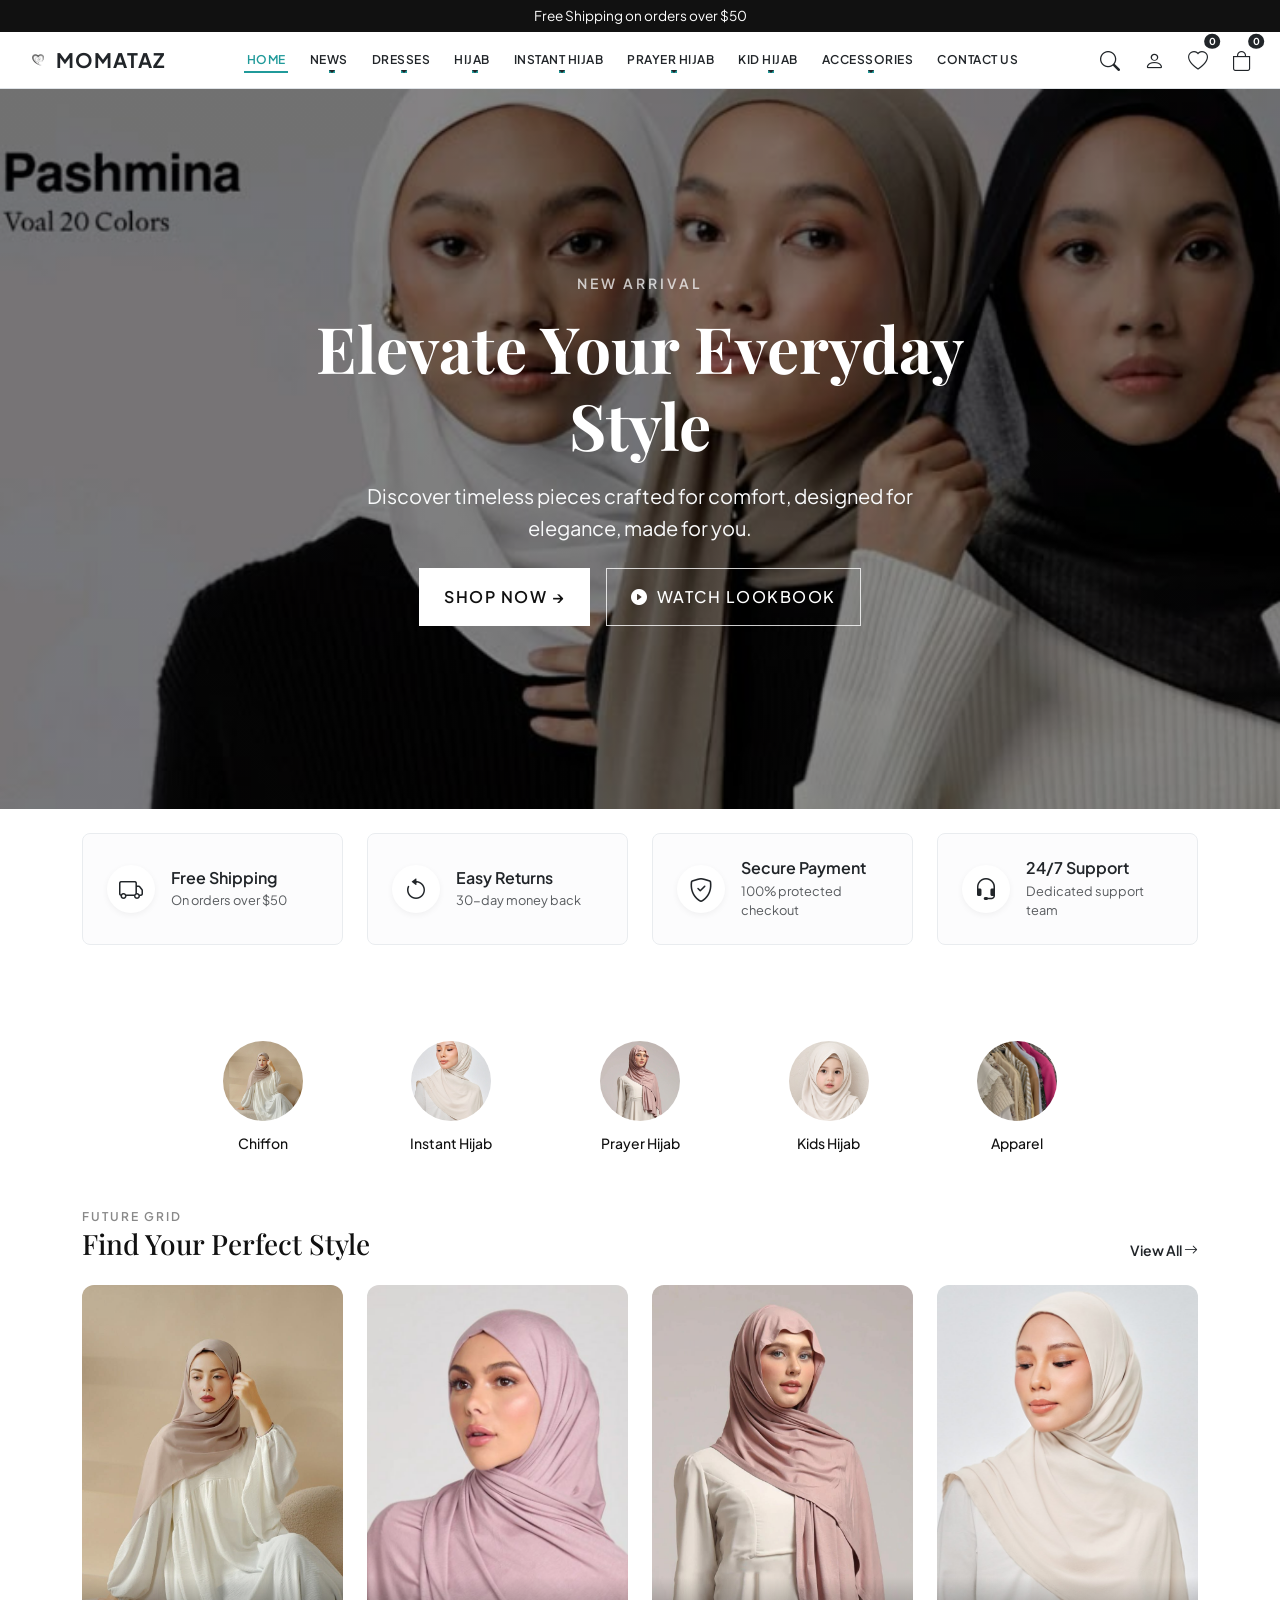
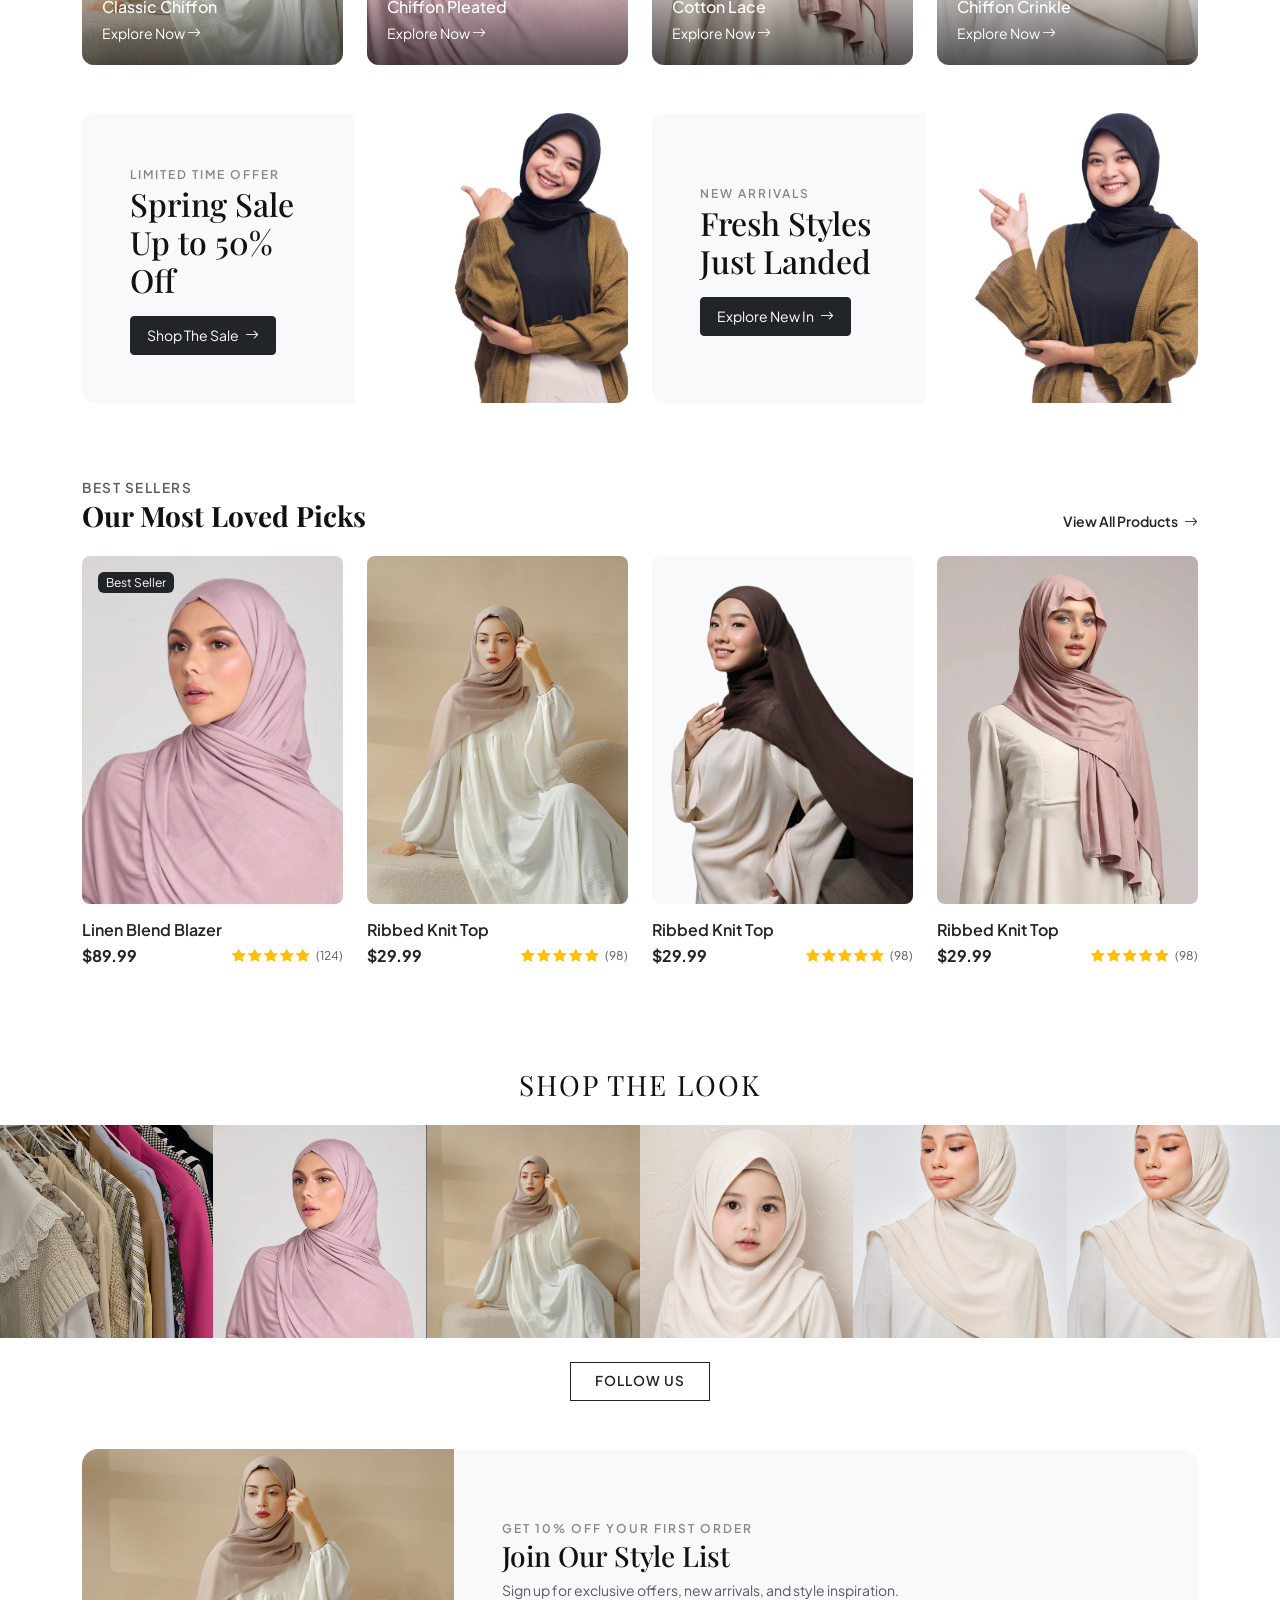
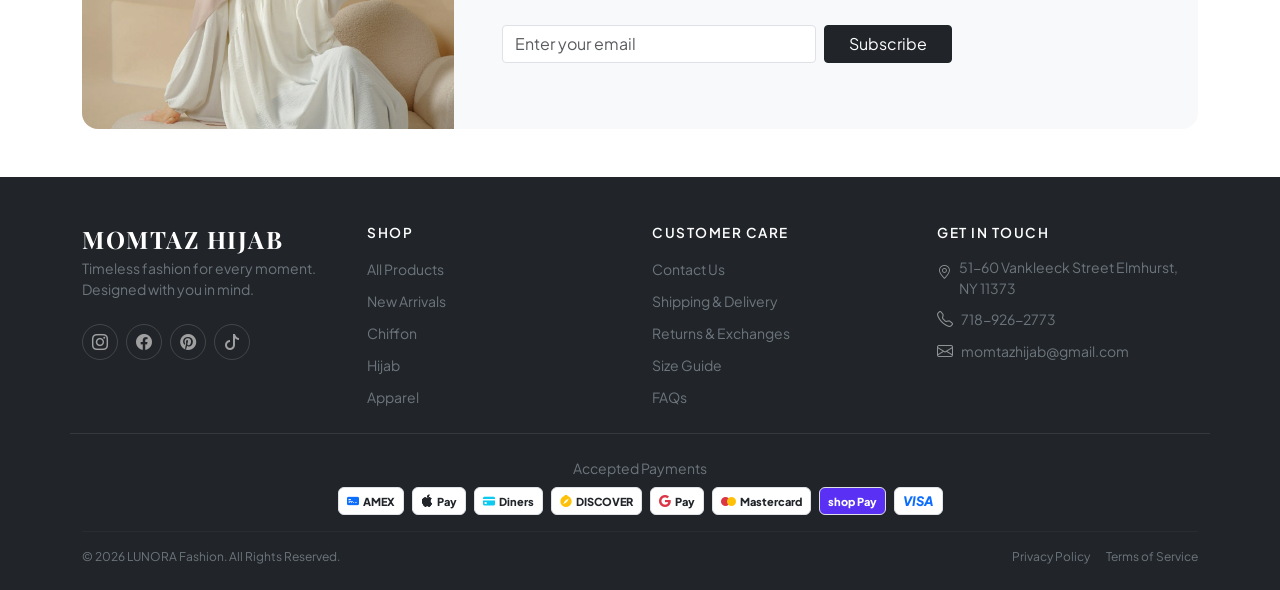
==== index.html @ 667ce509 "first commit" ====
<!DOCTYPE html>
<html lang="en">

<head>
    <meta charset="UTF-8">
    <meta name="viewport" content="width=device-width, initial-scale=1.0">
    <title>MOMATAZ - Elevate Your Everyday Style</title>
    <!-- Bootstrap 5 CSS -->
    <link href="https://cdn.jsdelivr.net/npm/bootstrap@5.3.2/dist/css/bootstrap.min.css" rel="stylesheet">
    <!-- Bootstrap Icons -->
    <link rel="stylesheet" href="https://cdn.jsdelivr.net/npm/bootstrap-icons@1.11.1/font/bootstrap-icons.css">
    <!-- Custom CSS -->
    <link rel="stylesheet" href="CSS/style.css">

    <!-- Animation -->
    <link rel="stylesheet" href="https://unpkg.com/aos@next/dist/aos.css" />


</head>

<body>

    <!-- Top Announcement Bar -->
    <div class="announcement-bar text-center">
        Free Shipping on orders over $50
    </div>

    <!-- Navbar -->
    <nav class="navbar navbar-expand-lg navbar-light bg-white py-2 border-bottom sticky-top">
        <div class="container-fluid px-3 px-lg-4 d-flex align-items-center justify-content-between">

            <!-- Left Side: Brand Logo + Menu Button -->
            <div class="d-flex align-items-center gap-2">
                <!-- Brand Logo & Name -->
                <a class="navbar-brand fw-bold text-dark text-uppercase fs-5 tracking-wider me-1 d-inline-flex align-items-center mb-0"
                    href="#">
                    <img src="image/momataz.webp" alt="MOMATAZ" height="28" class="d-inline-block align-middle me-1"
                        onerror="this.style.display='none'">
                    <span class="fw-bold" style="letter-spacing: 1px;">MOMATAZ</span>
                </a>

                <!-- Mobile Menu Button -->
                <button
                    class="btn btn-link text-dark p-0 border-0 shadow-none d-lg-none text-decoration-none d-flex align-items-center gap-1 ms-1"
                    type="button" data-bs-toggle="offcanvas" data-bs-target="#mobileSidebarMenu">
                    <i class="bi bi-list fs-4"></i>
                    <span class="fw-medium text-dark" style="font-size: 0.9rem;">Menu</span>
                </button>
            </div>

            <!-- Desktop Navigation Links -->
            <div class="collapse navbar-collapse justify-content-center d-none d-lg-flex" id="mainNavbar">
                <ul class="navbar-nav gap-lg-2 text-uppercase fw-semibold my-0"
                    style="font-size: 0.75rem; letter-spacing: 0.5px;">
                    <li class="nav-item"><a class="nav-link active text-dark px-2 py-1" href="index.html">HOME</a></li>
                    <li class="nav-item dropdown">
                        <a class="nav-link dropdown-toggle text-dark px-2 py-1" href="#" role="button">NEWS</a>
                        <ul class="dropdown-menu border-0 shadow-sm rounded-0 p-1">
                            <li><a class="mega-menu-link py-1 px-3" href="#">Latest News</a></li>
                            <li><a class="mega-menu-link py-1 px-3" href="#">Events</a></li>
                        </ul>
                    </li>
                    <li class="nav-item dropdown">
                        <a class="nav-link dropdown-toggle text-dark px-2 py-1" href="#" role="button">DRESSES</a>
                        <ul class="dropdown-menu border-0 shadow-sm rounded-0 p-1">
                            <li><a class="mega-menu-link py-1 px-3" href="#">Chiffon</a></li>
                            <li><a class="mega-menu-link py-1 px-3" href="#">Dresses</a></li>
                        </ul>
                    </li>

                    <!-- Mega Dropdown Menu -->
                    <li class="nav-item dropdown position-static">
                        <a class="nav-link dropdown-toggle text-dark px-2 py-1" href="hijab.html"
                            role="button">HIJAB</a>

                        <div class="dropdown-menu mega-menu w-100 border-0 shadow-sm rounded-0 m-0 p-4">
                            <div class="container-fluid">
                                <div class="row g-4">

                                    <!-- Column 1: CHIFFON -->
                                    <div class="col-12 col-md-4 col-lg">
                                        <h6 class="mega-menu-heading">CHIFFON</h6>
                                        <ul class="list-unstyled p-0 m-0">
                                            <li><a class="mega-menu-link" href="#">Luxury Chiffon</a></li>
                                            <li><a class="mega-menu-link" href="#">Classic Chiffon</a></li>
                                            <li><a class="mega-menu-link" href="#">Chiffon Eyelash</a></li>
                                            <li><a class="mega-menu-link" href="#">Chiffon Shimmer</a></li>
                                            <li><a class="mega-menu-link" href="#">Chiffon with Fancy Stone</a></li>
                                            <li><a class="mega-menu-link" href="#">Chiffon Printed</a></li>
                                        </ul>
                                    </div>

                                    <!-- Column 2: CHIFFON PLEATED & COTTON -->
                                    <div class="col-12 col-md-4 col-lg">
                                        <h6 class="mega-menu-heading">CHIFFON PLEATED</h6>
                                        <ul class="list-unstyled p-0 mb-4">
                                            <li><a class="mega-menu-link" href="#">Chiffon Full Pleated</a></li>
                                            <li><a class="mega-menu-link" href="#">Chiffon Half Pleated</a></li>
                                            <li><a class="mega-menu-link" href="#">Chiffon Two Tone Pleated</a></li>
                                            <li><a class="mega-menu-link" href="#">Chiffon Pleated Laser Cut</a></li>
                                            <li><a class="mega-menu-link" href="#">Chiffon Flower Printed Pleated</a>
                                            </li>
                                        </ul>

                                        <h6 class="mega-menu-heading">COTTON</h6>
                                        <ul class="list-unstyled p-0 m-0">
                                            <li><a class="mega-menu-link" href="#">Lace Cotton</a></li>
                                            <li><a class="mega-menu-link" href="#">Crinkle Cotton</a></li>
                                        </ul>
                                    </div>

                                    <!-- Column 3: JERSEY -->
                                    <div class="col-12 col-md-4 col-lg">
                                        <h6 class="mega-menu-heading">JERSEY</h6>
                                        <ul class="list-unstyled p-0 m-0">
                                            <li><a class="mega-menu-link" href="#">Jersey Cotton</a></li>
                                            <li><a class="mega-menu-link" href="#">Jersey Wave</a></li>
                                            <li><a class="mega-menu-link" href="#">Jersey Cotton Ribbed</a></li>
                                        </ul>
                                    </div>

                                    <!-- Column 4: JERSEY JACQUARD & SUEDE -->
                                    <div class="col-12 col-md-4 col-lg">
                                        <h6 class="mega-menu-heading">JERSEY JACQUARD</h6>
                                        <ul class="list-unstyled p-0 mb-4">
                                            <li><a class="mega-menu-link" href="#">Jersey Jacquard</a></li>
                                            <li><a class="mega-menu-link" href="#">Jersey Jacquard Ribbed Block
                                                    Design</a></li>
                                            <li><a class="mega-menu-link" href="#">Jersey Ribbed Line</a></li>
                                            <li><a class="mega-menu-link" href="#">Jersey Jacquard Lines</a></li>
                                            <li><a class="mega-menu-link" href="#">Jersey Jacquard with Crystal</a></li>
                                        </ul>

                                        <h6 class="mega-menu-heading">SUEDE</h6>
                                    </div>

                                    <!-- Column 5: SATIN -->
                                    <div class="col-12 col-md-4 col-lg">
                                        <h6 class="mega-menu-heading">SATIN</h6>
                                        <ul class="list-unstyled p-0 m-0">
                                            <li><a class="mega-menu-link" href="#">Satin Silk</a></li>
                                            <li><a class="mega-menu-link" href="#">Satin Eyelash</a></li>
                                            <li><a class="mega-menu-link" href="#">Satin Silk Crepe</a></li>
                                        </ul>
                                    </div>

                                </div>
                            </div>
                        </div>
                    </li>

                    <li class="nav-item dropdown">
                        <a class="nav-link dropdown-toggle text-dark px-2 py-1" href="instant_hijab.html"
                            role="button">INSTANT HIJAB</a>
                        <ul class="dropdown-menu border-0 shadow-sm rounded-0 p-1">
                            <li><a class="mega-menu-link py-1 px-3" href="#">Jersey Instant Hijab
                                </a></li>
                            <li><a class="mega-menu-link py-1 px-3" href="#"></a></li>
                        </ul>
                    </li>
                    <li class="nav-item dropdown">
                        <a class="nav-link dropdown-toggle text-dark px-2 py-1" href="prayer_hijab.html"
                            role="button">PRAYER HIJAB</a>
                        <ul class="dropdown-menu border-0 shadow-sm rounded-0 p-1">
                            <li><a class="mega-menu-link py-1 px-3" href="#">Prayer Hijab Set
                                </a></li>
                            <li><a class="mega-menu-link py-1 px-3" href="#">Prater Hijab Only
                                </a></li>
                        </ul>
                    </li>
                    <li class="nav-item dropdown">
                        <a class="nav-link dropdown-toggle text-dark px-2 py-1" href="kid_hijab.html" role="button">KID
                            HIJAB</a>
                        <ul class="dropdown-menu border-0 shadow-sm rounded-0 p-1">
                            <li><a class="mega-menu-link py-1 px-3" href="#">Sparkle Princess Hijab
                                </a></li>
                            <li><a class="mega-menu-link py-1 px-3" href="#">Star Kid Hijab
                                </a></li>
                        </ul>
                    </li>

                    <li class="nav-item dropdown position-static">
                        <a class="nav-link dropdown-toggle text-dark px-2 py-1" href="accessories.html"
                            role="button">ACCESSORIES</a>

                        <div class="dropdown-menu mega-menu w-100 border-0 shadow-sm rounded-0 m-0 p-4">
                            <div class="container-fluid">
                                <div class="row g-4">

                                    <!-- Column 1: CHIFFON -->
                                    <div class="col-12 col-md-4 col-lg">
                                        <h6 class="mega-menu-heading">ACCESSORIES</h6>
                                        <ul class="list-unstyled p-0 m-0">
                                            <li><a class="mega-menu-link" href="#">Luxury Chiffon</a></li>
                                            <li><a class="mega-menu-link" href="#">Classic Chiffon</a></li>
                                            <li><a class="mega-menu-link" href="#">Chiffon Eyelash</a></li>
                                            <li><a class="mega-menu-link" href="#">Chiffon Shimmer</a></li>
                                            <li><a class="mega-menu-link" href="#">Chiffon with Fancy Stone</a></li>
                                            <li><a class="mega-menu-link" href="#">Chiffon Printed</a></li>
                                        </ul>
                                    </div>

                                    <!-- Column 2: CHIFFON PLEATED & COTTON -->
                                    <div class="col-12 col-md-4 col-lg">
                                        <h6 class="mega-menu-heading">CHIFFON PLEATED</h6>
                                        <ul class="list-unstyled p-0 mb-4">
                                            <li><a class="mega-menu-link" href="#">Chiffon Full Pleated</a></li>
                                            <li><a class="mega-menu-link" href="#">Chiffon Half Pleated</a></li>
                                            <li><a class="mega-menu-link" href="#">Chiffon Two Tone Pleated</a></li>
                                            <li><a class="mega-menu-link" href="#">Chiffon Pleated Laser Cut</a></li>
                                            <li><a class="mega-menu-link" href="#">Chiffon Flower Printed Pleated</a>
                                            </li>
                                        </ul>

                                        <h6 class="mega-menu-heading">COTTON</h6>
                                        <ul class="list-unstyled p-0 m-0">
                                            <li><a class="mega-menu-link" href="#">Lace Cotton</a></li>
                                            <li><a class="mega-menu-link" href="#">Crinkle Cotton</a></li>
                                        </ul>
                                    </div>

                                    <!-- Column 3: JERSEY -->
                                    <div class="col-12 col-md-4 col-lg">
                                        <h6 class="mega-menu-heading">JERSEY</h6>
                                        <ul class="list-unstyled p-0 m-0">
                                            <li><a class="mega-menu-link" href="#">Jersey Cotton</a></li>
                                            <li><a class="mega-menu-link" href="#">Jersey Wave</a></li>
                                            <li><a class="mega-menu-link" href="#">Jersey Cotton Ribbed</a></li>
                                        </ul>
                                    </div>

                                    <!-- Column 4: JERSEY JACQUARD & SUEDE -->
                                    <div class="col-12 col-md-4 col-lg">
                                        <h6 class="mega-menu-heading">JERSEY JACQUARD</h6>
                                        <ul class="list-unstyled p-0 mb-4">
                                            <li><a class="mega-menu-link" href="#">Jersey Jacquard</a></li>
                                            <li><a class="mega-menu-link" href="#">Jersey Jacquard Ribbed Block
                                                    Design</a></li>
                                            <li><a class="mega-menu-link" href="#">Jersey Ribbed Line</a></li>
                                            <li><a class="mega-menu-link" href="#">Jersey Jacquard Lines</a></li>
                                            <li><a class="mega-menu-link" href="#">Jersey Jacquard with Crystal</a></li>
                                        </ul>

                                        <h6 class="mega-menu-heading">SUEDE</h6>
                                    </div>

                                    <!-- Column 5: SATIN -->
                                    <div class="col-12 col-md-4 col-lg">
                                        <h6 class="mega-menu-heading">SATIN</h6>
                                        <ul class="list-unstyled p-0 m-0">
                                            <li><a class="mega-menu-link" href="#">Satin Silk</a></li>
                                            <li><a class="mega-menu-link" href="#">Satin Eyelash</a></li>
                                            <li><a class="mega-menu-link" href="#">Satin Silk Crepe</a></li>
                                        </ul>
                                    </div>

                                </div>
                            </div>
                        </div>
                    </li>

                    <li class="nav-item"><a class="nav-link text-dark px-2 py-1" href="contact.html">CONTACT US</a></li>
                </ul>
            </div>

            <!-- Right Side Icons -->
            <div class="d-flex align-items-center gap-2 gap-sm-3">

                <!-- Expanding Search Box Container -->
                <div class="search-expand-wrapper position-relative d-flex align-items-center d-none d-lg-flex">
                    <input type="text" class="form-control search-expand-input shadow-none rounded-pill"
                        placeholder="Search..." id="searchExpandInput">
                    <button class="btn btn-link nav-icon-btn p-1 text-dark border-0 shadow-none search-expand-btn"
                        type="button" id="searchExpandBtn" title="Search">
                        <i class="bi bi-search fs-5"></i>
                    </button>
                </div>

                <!-- Account Icon -->
                <a href="account.html" class="nav-icon-btn text-dark p-1" title="Account">
                    <i class="bi bi-person fs-5"></i>
                </a>

                <!-- Wishlist Icon with Badge -->
                <a href="wishlist.html"
                    class="nav-icon-btn text-dark p-1 position-relative d-inline-flex align-items-center"
                    title="Wishlist">
                    <i class="bi bi-heart fs-5"></i>
                    <span
                        class="position-absolute top-0 start-100 translate-middle badge rounded-circle bg-dark text-white fw-bold badge-count"
                        style="font-size: 0.6rem; padding: 0.25em 0.45em;">0</span>
                </a>

                <!-- Cart Icon with Badge -->
                <button
                    class="btn btn-link nav-icon-btn text-dark p-1 position-relative d-inline-flex align-items-center border-0 shadow-none"
                    data-bs-toggle="offcanvas" data-bs-target="#cartOffcanvas" title="Cart">
                    <i class="bi bi-bag fs-5"></i>
                    <span
                        class="position-absolute top-0 start-100 translate-middle badge rounded-circle bg-dark text-white fw-bold badge-count"
                        style="font-size: 0.6rem; padding: 0.25em 0.45em;">0</span>
                </button>

            </div>



        </div>
    </nav>

    <!-- Mobile Drawer Sidebar -->
    <div class="offcanvas offcanvas-start mobile-sidebar border-end d-lg-none" tabindex="-1" id="mobileSidebarMenu"
        aria-labelledby="mobileSidebarMenuLabel" style="max-width: 310px;">

        <!-- Header: Brand + Close Button -->
        <div
            class="offcanvas-header border-bottom py-3 px-3 d-flex align-items-center justify-content-between bg-white">
            <a href="index.html" class="text-decoration-none d-flex align-items-center gap-2">
                <img src="image/momataz.webp" alt="MOMATAZ" height="24" onerror="this.style.display='none'">
                <span class="fw-bold text-dark tracking-wider"
                    style="letter-spacing: 1.5px; font-size: 1.1rem;">MOMATAZ</span>
            </a>
            <button type="button" class="btn-close shadow-none fs-7" data-bs-dismiss="offcanvas"
                aria-label="Close"></button>
        </div>

        <div class="offcanvas-body p-0 d-flex flex-column justify-content-between bg-white">
            <div>
                <!-- Search Box -->
                <div class="p-3 bg-light-subtle border-bottom">
                    <div class="input-group search-input-group rounded-2 overflow-hidden border">
                        <span class="input-group-text bg-white border-0 text-muted pe-1 ps-3">
                            <i class="bi bi-search fs-6"></i>
                        </span>
                        <input type="text" class="form-control border-0 shadow-none ps-2 py-2 fs-7"
                            placeholder="Search our store..." style="font-size: 0.875rem;">
                    </div>
                </div>

                <!-- Menu List (Accordion Style) -->
                <div class="accordion accordion-flush" id="sidebarMenuAccordion">

                    <!-- Home -->
                    <div class="border-bottom sidebar-single-link">
                        <a href="index.html" class="sidebar-single-link">Home</a>
                    </div>

                    <!-- News -->
                    <div class="accordion-item border-0 border-bottom">
                        <h2 class="accordion-header sidebar-single-link">
                            <button class="sidebar-menu-btn collapsed" type="button" data-bs-toggle="collapse"
                                data-bs-target="#collapseNews">
                                News
                            </button>
                        </h2>
                        <div id="collapseNews" class="accordion-collapse collapse"
                            data-bs-parent="#sidebarMenuAccordion">
                            <div class="accordion-body py-2 px-4 bg-light-subtle">
                                <a href="news.html" class="sub-item">Latest News</a>
                                <a href="events.html" class="sub-item">Events</a>
                            </div>
                        </div>
                    </div>

                    <!-- Dresses -->
                    <div class="accordion-item border-0 border-bottom">
                        <h2 class="accordion-header sidebar-single-link">
                            <button class="sidebar-menu-btn collapsed" type="button" data-bs-toggle="collapse"
                                data-bs-target="#collapseDresses">
                                Dresses
                            </button>
                        </h2>
                        <div id="collapseDresses" class="accordion-collapse collapse"
                            data-bs-parent="#sidebarMenuAccordion">
                            <div class="accordion-body py-2 px-4 bg-light-subtle">
                                <a href="#" class="sub-item">Chiffon</a>
                                <a href="#" class="sub-item">Dresses</a>
                            </div>
                        </div>
                    </div>

                    <!-- Hijab -->
                    <div class="accordion-item border-0 border-bottom">
                        <h2 class="accordion-header sidebar-single-link">
                            <button class="sidebar-menu-btn collapsed" type="button" data-bs-toggle="collapse"
                                data-bs-target="#collapseHijab">
                                Hijab
                            </button>
                        </h2>
                        <div id="collapseHijab" class="accordion-collapse collapse"
                            data-bs-parent="#sidebarMenuAccordion">
                            <div class="accordion-body py-2 px-4 bg-light-subtle">
                                <a href="hijab.html" class="sub-item fw-semibold text-accent">All Hijabs &rarr;</a>
                                <a href="#" class="sub-item">Luxury Chiffon</a>
                                <a href="#" class="sub-item">Classic Chiffon</a>
                                <a href="#" class="sub-item">Chiffon Eyelash</a>
                                <a href="#" class="sub-item">Chiffon Shimmer</a>
                                <a href="#" class="sub-item">Chiffon with Fancy Stone</a>
                                <a href="#" class="sub-item">Chiffon Printed</a>
                            </div>
                        </div>
                    </div>

                    <!-- Instant Hijab -->
                    <div class="accordion-item border-0 border-bottom">
                        <h2 class="accordion-header sidebar-single-link">
                            <button class="sidebar-menu-btn collapsed" type="button" data-bs-toggle="collapse"
                                data-bs-target="#collapseInstantHijab">
                                Instant Hijab
                            </button>
                        </h2>
                        <div id="collapseInstantHijab" class="accordion-collapse collapse"
                            data-bs-parent="#sidebarMenuAccordion">
                            <div class="accordion-body py-2 px-4 bg-light-subtle">
                                <a href="#" class="sub-item">Daily Instant</a>
                                <a href="#" class="sub-item">Sport Instant</a>
                            </div>
                        </div>
                    </div>

                    <!-- Prayer Hijab -->
                    <div class="accordion-item border-0 border-bottom">
                        <h2 class="accordion-header sidebar-single-link">
                            <button class="sidebar-menu-btn collapsed" type="button" data-bs-toggle="collapse"
                                data-bs-target="#collapsePrayerHijab">
                                Prayer Hijab
                            </button>
                        </h2>
                        <div id="collapsePrayerHijab" class="accordion-collapse collapse"
                            data-bs-parent="#sidebarMenuAccordion">
                            <div class="accordion-body py-2 px-4 bg-light-subtle">
                                <a href="#" class="sub-item">Travel Mukena</a>
                                <a href="#" class="sub-item">Regular Mukena</a>
                            </div>
                        </div>
                    </div>

                    <!-- Kid Hijab -->
                    <div class="accordion-item border-0 border-bottom">
                        <h2 class="accordion-header sidebar-single-link">
                            <button class="sidebar-menu-btn collapsed" type="button" data-bs-toggle="collapse"
                                data-bs-target="#collapseKidHijab">
                                Kid Hijab
                            </button>
                        </h2>
                        <div id="collapseKidHijab" class="accordion-collapse collapse"
                            data-bs-parent="#sidebarMenuAccordion">
                            <div class="accordion-body py-2 px-4 bg-light-subtle">
                                <a href="#" class="sub-item">Girls Hijab</a>
                            </div>
                        </div>
                    </div>

                    <!-- Apparel -->
                    <div class="accordion-item border-0 border-bottom">
                        <h2 class="accordion-header sidebar-single-link">
                            <button class="sidebar-menu-btn collapsed" type="button" data-bs-toggle="collapse"
                                data-bs-target="#collapseApparel">
                                Apparel
                            </button>
                        </h2>
                        <div id="collapseApparel" class="accordion-collapse collapse"
                            data-bs-parent="#sidebarMenuAccordion">
                            <div class="accordion-body py-2 px-4 bg-light-subtle">
                                <a href="#" class="sub-item">Tops</a>
                                <a href="#" class="sub-item">Bottoms</a>
                            </div>
                        </div>
                    </div>

                    <!-- Accessories -->
                    <div class="accordion-item border-0 border-bottom">
                        <h2 class="accordion-header sidebar-single-link">
                            <button class="sidebar-menu-btn collapsed " type="button" data-bs-toggle="collapse"
                                data-bs-target="#collapseAccessories">
                                Accessories
                            </button>
                        </h2>
                        <div id="collapseAccessories" class="accordion-collapse collapse"
                            data-bs-parent="#sidebarMenuAccordion">
                            <div class="accordion-body py-2 px-4 bg-light-subtle ">
                                <a href="#" class="sub-item">Brooch</a>
                                <a href="#" class="sub-item">Inner Hijab</a>
                            </div>
                        </div>
                    </div>

                    <!-- Contact Us -->
                    <div class="border-bottom sidebar-single-link">
                        <a href="contact.html" class="sidebar-single-link">Contact Us</a>
                    </div>

                </div>
            </div>

            <!-- Bottom Account & Auth Area -->
            <div class="p-3 border-top bg-light-subtle mt-3">
                <div class="d-flex align-items-center gap-2 mb-3 text-dark">
                    <i class="bi bi-person-circle fs-5"></i>
                    <span class="fw-medium fs-7">User Account</span>
                </div>
                <div class="row g-2">
                    <div class="col-6">
                        <a href="login.html" class="btn btn-outline-dark btn-sm w-100 py-2 fw-medium rounded-2 fs-8">Log
                            In</a>
                    </div>
                    <div class="col-6">
                        <a href="register.html" class="btn btn-dark btn-sm w-100 py-2 fw-medium rounded-2 fs-8"
                            style="background-color: var(--primary, #111111);">Register</a>
                    </div>
                </div>
            </div>

        </div>
    </div>

    <!-- Hero Section -->
    <section
        class="hero-section position-relative d-flex align-items-center justify-content-center text-white overflow-hidden"
        style="background: linear-gradient(rgba(0, 0, 0, 0.45), rgba(0, 0, 0, 0.45)), url('image/hero.jpg') no-repeat center center / cover; min-height: 80vh;">

        <div class="container py-5 text-center position-relative z-1">
            <div class="row justify-content-center">
                <div class="col-lg-8">

                    <span class="text-uppercase tracking-wider text-light opacity-75 small fw-semibold d-block mb-3"
                        style="letter-spacing: 3px;" data-aos="fade-up" data-aos-delay="100">
                        New Arrival
                    </span>

                    <h1 class="display-3 fw-bold text-white mb-3"
                        style="font-family: 'Playfair Display', serif; line-height: 1.2;" data-aos="fade-up"
                        data-aos-delay="200">
                        Elevate Your Everyday Style
                    </h1>

                    <p class="text-light opacity-90 mb-4 mx-auto fs-5 fw-normal"
                        style="max-width: 580px; line-height: 1.6;" data-aos="fade-up" data-aos-delay="300">
                        Discover timeless pieces crafted for comfort, designed for elegance, made for you.
                    </p>

                    <div class="d-flex align-items-center justify-content-center gap-3 flex-wrap mt-2"
                        data-aos="fade-up" data-aos-delay="400">
                        <a href="#"
                            class="btn btn-hero-primary px-4 py-3 rounded-0 fs-6 fw-semibold text-uppercase tracking-wider">
                            Shop Now &rarr;
                        </a>
                        <a href="#"
                            class="btn btn-hero-secondary px-4 py-3 rounded-0 fs-6 fw-medium text-uppercase tracking-wider">
                            <i class="bi bi-play-circle-fill me-2"></i>Watch Lookbook
                        </a>
                    </div>

                </div>
            </div>
        </div>

    </section>

    <!-- Services Banner -->
    <section class="pb-5 mt-4">
        <div class="container">
            <div class="row g-3 g-lg-4">

                <!-- Feature 1 -->
                <div class="col-6 col-lg-3" data-aos="fade-up" data-aos-delay="100">
                    <div
                        class="feature-card h-100 p-3 p-xl-4 rounded-3 d-flex align-items-center gap-3 bg-light-subtle border">
                        <div
                            class="feature-icon-wrapper rounded-circle d-flex align-items-center justify-content-center flex-shrink-0">
                            <i class="bi bi-truck fs-4 text-dark"></i>
                        </div>
                        <div>
                            <h6 class="fw-semibold mb-1 fs-6 text-dark">Free Shipping</h6>
                            <p class="text-muted mb-0 small" style="font-size: 0.8rem;">On orders over $50</p>
                        </div>
                    </div>
                </div>

                <!-- Feature 2 -->
                <div class="col-6 col-lg-3" data-aos="fade-up" data-aos-delay="200">
                    <div
                        class="feature-card h-100 p-3 p-xl-4 rounded-3 d-flex align-items-center gap-3 bg-light-subtle border">
                        <div
                            class="feature-icon-wrapper rounded-circle d-flex align-items-center justify-content-center flex-shrink-0">
                            <i class="bi bi-arrow-counterclockwise fs-4 text-dark"></i>
                        </div>
                        <div>
                            <h6 class="fw-semibold mb-1 fs-6 text-dark">Easy Returns</h6>
                            <p class="text-muted mb-0 small" style="font-size: 0.8rem;">30-day money back</p>
                        </div>
                    </div>
                </div>

                <!-- Feature 3 -->
                <div class="col-6 col-lg-3" data-aos="fade-up" data-aos-delay="300">
                    <div
                        class="feature-card h-100 p-3 p-xl-4 rounded-3 d-flex align-items-center gap-3 bg-light-subtle border">
                        <div
                            class="feature-icon-wrapper rounded-circle d-flex align-items-center justify-content-center flex-shrink-0">
                            <i class="bi bi-shield-check fs-4 text-dark"></i>
                        </div>
                        <div>
                            <h6 class="fw-semibold mb-1 fs-6 text-dark">Secure Payment</h6>
                            <p class="text-muted mb-0 small" style="font-size: 0.8rem;">100% protected checkout</p>
                        </div>
                    </div>
                </div>

                <!-- Feature 4 -->
                <div class="col-6 col-lg-3" data-aos="fade-up" data-aos-delay="400">
                    <div
                        class="feature-card h-100 p-3 p-xl-4 rounded-3 d-flex align-items-center gap-3 bg-light-subtle border">
                        <div
                            class="feature-icon-wrapper rounded-circle d-flex align-items-center justify-content-center flex-shrink-0">
                            <i class="bi bi-headset fs-4 text-dark"></i>
                        </div>
                        <div>
                            <h6 class="fw-semibold mb-1 fs-6 text-dark">24/7 Support</h6>
                            <p class="text-muted mb-0 small" style="font-size: 0.8rem;">Dedicated support team</p>
                        </div>
                    </div>
                </div>

            </div>
        </div>
    </section>

    <!-- Circular Categories Navigation -->
    <section class="py-5">
        <div class="container">
            <div class="row text-center g-3 justify-content-center">

                <!-- Category 1 -->
                <div class="col-4 col-md-2" data-aos="fade" data-aos-delay="100">
                    <div class="category-avatar-wrapper">
                        <img src="image/chiffron.jpg" alt="Chiffon">
                    </div>
                    <span class="small fw-medium">Chiffon</span>
                </div>

                <!-- Category 2 -->
                <div class="col-4 col-md-2" data-aos="fade" data-aos-delay="200">
                    <div class="category-avatar-wrapper">
                        <img src="image/Instant Hijab.jpg" alt="Instant Hijab">
                    </div>
                    <span class="small fw-medium">Instant Hijab</span>
                </div>

                <!-- Category 3 -->
                <div class="col-4 col-md-2" data-aos="fade" data-aos-delay="300">
                    <div class="category-avatar-wrapper">
                        <img src="image/Prayer Hijab.jpg" alt="Prayer Hijab">
                    </div>
                    <span class="small fw-medium">Prayer Hijab</span>
                </div>

                <!-- Category 4 -->
                <div class="col-4 col-md-2" data-aos="fade" data-aos-delay="400">
                    <div class="category-avatar-wrapper">
                        <img src="image/Kids Hijab.jpg" alt="Kids Hijab">
                    </div>
                    <span class="small fw-medium">Kids Hijab</span>
                </div>

                <!-- Category 5 -->
                <div class="col-4 col-md-2" data-aos="fade" data-aos-delay="500">
                    <div class="category-avatar-wrapper">
                        <img src="image/Apparel.jpg" alt="Apparel">
                    </div>
                    <span class="small fw-medium">Apparel</span>
                </div>

            </div>
        </div>
    </section>

    <!-- Shop By Category Section -->
    <section class="pb-5">
        <div class="container">
            <!-- Section Header Animation -->
            <div class="d-flex justify-content-between align-items-end mb-4" data-aos="fade-down">
                <div>
                    <span class="sub-title">Future Grid</span>
                    <h2 class="h3 mb-0">Find Your Perfect Style</h2>
                </div>
                <a href="#" class="text-dark text-decoration-none small fw-semibold">
                    View All <i class="bi bi-arrow-right"></i>
                </a>
            </div>

            <div class="row g-4">
                <!-- Card 1 -->
                <div class="col-6 col-lg-3" data-aos="fade-up" data-aos-delay="100">
                    <div class="category-banner-card">
                        <img src="image/chiffron.jpg" alt="Classic Chiffon">
                        <div class="category-banner-overlay">
                            <h6 class="mb-1">Classic Chiffon</h6>
                            <a href="#" class="text-white small text-decoration-none">
                                Explore Now <i class="bi bi-arrow-right"></i>
                            </a>
                        </div>
                    </div>
                </div>

                <!-- Card 2 -->
                <div class="col-6 col-lg-3" data-aos="fade-up" data-aos-delay="200">
                    <div class="category-banner-card">
                        <img src="image/banner.jpg" alt="Chiffon Pleated">
                        <div class="category-banner-overlay">
                            <h6 class="mb-1">Chiffon Pleated</h6>
                            <a href="#" class="text-white small text-decoration-none">
                                Explore Now <i class="bi bi-arrow-right"></i>
                            </a>
                        </div>
                    </div>
                </div>

                <!-- Card 3 -->
                <div class="col-6 col-lg-3" data-aos="fade-up" data-aos-delay="300">
                    <div class="category-banner-card">
                        <img src="image/Prayer Hijab.jpg" alt="Cotton Lace">
                        <div class="category-banner-overlay">
                            <h6 class="mb-1">Cotton Lace</h6>
                            <a href="#" class="text-white small text-decoration-none">
                                Explore Now <i class="bi bi-arrow-right"></i>
                            </a>
                        </div>
                    </div>
                </div>

                <!-- Card 4 -->
                <div class="col-6 col-lg-3" data-aos="fade-up" data-aos-delay="400">
                    <div class="category-banner-card">
                        <img src="image/Instant Hijab.jpg" alt="Chiffon Crinkle">
                        <div class="category-banner-overlay">
                            <h6 class="mb-1">Chiffon Crinkle</h6>
                            <a href="#" class="text-white small text-decoration-none">
                                Explore Now <i class="bi bi-arrow-right"></i>
                            </a>
                        </div>
                    </div>
                </div>
            </div>
        </div>
    </section>

    <!-- Promotional Banners -->
    <section class="pb-5">
        <div class="container">

            <!-- Banner Row -->
            <div class="row g-4 mb-4">

                <!-- Left Promo Banner (Fade Right Animation) -->
                <div class="col-md-6" data-aos="fade-right" data-aos-delay="100">
                    <div class="promo-banner d-flex align-items-center">
                        <div class="p-4 p-lg-5 w-50">
                            <span class="sub-title">Limited Time Offer</span>
                            <h3 class="h2 mb-3">Spring Sale Up to 50% Off</h3>
                            <a href="#" class="promo_btn btn btn-dark btn-sm px-3 py-2">
                                Shop The Sale <i class="bi bi-arrow-right ms-1"></i>
                            </a>
                        </div>
                        <div class="w-50 h-100">
                            <img src="image/promationimg.jpg" alt="Spring Sale">
                        </div>
                    </div>
                </div>

                <!-- Right Promo Banner (Fade Left Animation) -->
                <div class="col-md-6" data-aos="fade-left" data-aos-delay="200">
                    <div class="promo-banner d-flex align-items-center">
                        <div class="p-4 p-lg-5 w-50">
                            <span class="sub-title">New Arrivals</span>
                            <h3 class="h2 mb-3">Fresh Styles Just Landed</h3>
                            <a href="#" class="promo_btn btn btn-dark btn-sm px-3 py-2">
                                Explore New In <i class="bi bi-arrow-right ms-1"></i>
                            </a>
                        </div>
                        <div class="w-50 h-100">
                            <img src="image/promotion img1.jpg" alt="Fresh Styles">
                        </div>
                    </div>
                </div>

            </div>

        </div>
    </section>

    <!-- Best Sellers Section -->
    <section class="pb-5">
        <div class="container">
            <div class="d-flex justify-content-between align-items-end mb-4">
                <div>
                    <span class="sub-title text-uppercase tracking-wider fs-7 text-muted fw-semibold">Best
                        Sellers</span>
                    <h2 class="h3 mb-0 fw-bold">Our Most Loved Picks</h2>
                </div>
                <a href="#" class="text-dark text-decoration-none small fw-semibold link-hover-accent">View All Products
                    <i class="bi bi-arrow-right ms-1"></i></a>
            </div>

            <!-- Responsive Grid: Mobile (2 Cols), Tablet (2-3 Cols), Desktop (4 Cols) -->
            <div class="row g-4">

                <!-- Product Item 1 -->
                <div class="col-6 col-md-4 col-lg-3" data-aos="fade-up" data-aos-delay="100">
                    <div class="product-card position-relative overflow-hidden rounded-3 mb-3">
                        <span class="badge bg-dark position-absolute top-0 start-0 m-3 z-2 fw-normal">Best Seller</span>

                        <!-- Action Buttons (Wishlist & Quick View) -->
                        <div class="product-actions position-absolute top-0 end-0 m-3 d-flex flex-column gap-2 z-2">
                            <button class="btn btn-light btn-action-icon rounded-circle shadow-sm"
                                title="Add to Wishlist">
                                <i class="bi bi-heart"></i>
                            </button>
                            <button class="btn btn-light btn-action-icon rounded-circle shadow-sm" title="Quick View">
                                <i class="bi bi-eye"></i>
                            </button>
                        </div>

                        <!-- Product Image Container -->
                        <div class="product-img-wrapper overflow-hidden bg-light">
                            <img src="image/banner.jpg" alt="Linen Blend Blazer"
                                class="img-fluid w-100 object-fit-cover product-img">
                        </div>

                        <!-- Hover Quick Add Button -->
                        <div class="quick-add-wrapper position-absolute bottom-0 start-0 w-100 p-3 z-2">
                            <button
                                class="btn btn-dark w-100 py-2 rounded-2 fs-7 fw-medium d-flex align-items-center justify-content-center gap-2">
                                <i class="bi bi-bag-plus fs-6"></i> Quick Add
                            </button>
                        </div>
                    </div>

                    <!-- Product Details -->
                    <div class="product-info">
                        <h6 class="fw-semibold mb-1 fs-6 text-truncate">
                            <a href="#" class="text-dark text-decoration-none">Linen Blend Blazer</a>
                        </h6>
                        <div class="d-flex align-items-center justify-content-between mb-1">
                            <span class="fw-bold text-dark fs-6">$89.99</span>
                            <div class="star-rating text-warning fs-7">
                                <i class="bi bi-star-fill"></i>
                                <i class="bi bi-star-fill"></i>
                                <i class="bi bi-star-fill"></i>
                                <i class="bi bi-star-fill"></i>
                                <i class="bi bi-star-fill"></i>
                                <span class="text-muted ms-1 fs-8">(124)</span>
                            </div>
                        </div>
                    </div>
                </div>

                <!-- Product Item 2 -->
                <div class="col-6 col-md-4 col-lg-3" data-aos="fade-up" data-aos-delay="200">
                    <div class="product-card position-relative overflow-hidden rounded-3 mb-3">
                        <div class="product-actions position-absolute top-0 end-0 m-3 d-flex flex-column gap-2 z-2">
                            <button class="btn btn-light btn-action-icon rounded-circle shadow-sm"
                                title="Add to Wishlist">
                                <i class="bi bi-heart"></i>
                            </button>
                            <button class="btn btn-light btn-action-icon rounded-circle shadow-sm" title="Quick View">
                                <i class="bi bi-eye"></i>
                            </button>
                        </div>

                        <div class="product-img-wrapper overflow-hidden bg-light">
                            <img src="image/chiffron.jpg" alt="Ribbed Knit Top"
                                class="img-fluid w-100 object-fit-cover product-img">
                        </div>

                        <div class="quick-add-wrapper position-absolute bottom-0 start-0 w-100 p-3 z-2">
                            <button
                                class="btn btn-dark w-100 py-2 rounded-2 fs-7 fw-medium d-flex align-items-center justify-content-center gap-2">
                                <i class="bi bi-bag-plus fs-6"></i> Quick Add
                            </button>
                        </div>
                    </div>

                    <div class="product-info">
                        <h6 class="fw-semibold mb-1 fs-6 text-truncate">
                            <a href="#" class="text-dark text-decoration-none">Ribbed Knit Top</a>
                        </h6>
                        <div class="d-flex align-items-center justify-content-between mb-1">
                            <span class="fw-bold text-dark fs-6">$29.99</span>
                            <div class="star-rating text-warning fs-7">
                                <i class="bi bi-star-fill"></i>
                                <i class="bi bi-star-fill"></i>
                                <i class="bi bi-star-fill"></i>
                                <i class="bi bi-star-fill"></i>
                                <i class="bi bi-star-fill"></i>
                                <span class="text-muted ms-1 fs-8">(98)</span>
                            </div>
                        </div>
                    </div>
                </div>

                <!-- Product Item 3 -->
                <div class="col-6 col-md-4 col-lg-3" data-aos="fade-up" data-aos-delay="300">
                    <div class="product-card position-relative overflow-hidden rounded-3 mb-3">
                        <div class="product-actions position-absolute top-0 end-0 m-3 d-flex flex-column gap-2 z-2">
                            <button class="btn btn-light btn-action-icon rounded-circle shadow-sm"
                                title="Add to Wishlist">
                                <i class="bi bi-heart"></i>
                            </button>
                            <button class="btn btn-light btn-action-icon rounded-circle shadow-sm" title="Quick View">
                                <i class="bi bi-eye"></i>
                            </button>
                        </div>

                        <div class="product-img-wrapper overflow-hidden bg-light">
                            <img src="image/bg.png" alt="Ribbed Knit Top"
                                class="img-fluid w-100 object-fit-cover product-img">
                        </div>

                        <div class="quick-add-wrapper position-absolute bottom-0 start-0 w-100 p-3 z-2">
                            <button
                                class="btn btn-dark w-100 py-2 rounded-2 fs-7 fw-medium d-flex align-items-center justify-content-center gap-2">
                                <i class="bi bi-bag-plus fs-6"></i> Quick Add
                            </button>
                        </div>
                    </div>

                    <div class="product-info">
                        <h6 class="fw-semibold mb-1 fs-6 text-truncate">
                            <a href="#" class="text-dark text-decoration-none">Ribbed Knit Top</a>
                        </h6>
                        <div class="d-flex align-items-center justify-content-between mb-1">
                            <span class="fw-bold text-dark fs-6">$29.99</span>
                            <div class="star-rating text-warning fs-7">
                                <i class="bi bi-star-fill"></i>
                                <i class="bi bi-star-fill"></i>
                                <i class="bi bi-star-fill"></i>
                                <i class="bi bi-star-fill"></i>
                                <i class="bi bi-star-fill"></i>
                                <span class="text-muted ms-1 fs-8">(98)</span>
                            </div>
                        </div>
                    </div>
                </div>

                <!-- Product Item 4 -->
                <div class="col-6 col-md-4 col-lg-3" data-aos="fade-up" data-aos-delay="400">
                    <div class="product-card position-relative overflow-hidden rounded-3 mb-3">
                        <div class="product-actions position-absolute top-0 end-0 m-3 d-flex flex-column gap-2 z-2">
                            <button class="btn btn-light btn-action-icon rounded-circle shadow-sm"
                                title="Add to Wishlist">
                                <i class="bi bi-heart"></i>
                            </button>
                            <button class="btn btn-light btn-action-icon rounded-circle shadow-sm" title="Quick View">
                                <i class="bi bi-eye"></i>
                            </button>
                        </div>

                        <div class="product-img-wrapper overflow-hidden bg-light">
                            <img src="image/Prayer Hijab.jpg" alt="Ribbed Knit Top"
                                class="img-fluid w-100 object-fit-cover product-img">
                        </div>

                        <div class="quick-add-wrapper position-absolute bottom-0 start-0 w-100 p-3 z-2">
                            <button
                                class="btn btn-dark w-100 py-2 rounded-2 fs-7 fw-medium d-flex align-items-center justify-content-center gap-2">
                                <i class="bi bi-bag-plus fs-6"></i> Quick Add
                            </button>
                        </div>
                    </div>

                    <div class="product-info">
                        <h6 class="fw-semibold mb-1 fs-6 text-truncate">
                            <a href="#" class="text-dark text-decoration-none">Ribbed Knit Top</a>
                        </h6>
                        <div class="d-flex align-items-center justify-content-between mb-1">
                            <span class="fw-bold text-dark fs-6">$29.99</span>
                            <div class="star-rating text-warning fs-7">
                                <i class="bi bi-star-fill"></i>
                                <i class="bi bi-star-fill"></i>
                                <i class="bi bi-star-fill"></i>
                                <i class="bi bi-star-fill"></i>
                                <i class="bi bi-star-fill"></i>
                                <span class="text-muted ms-1 fs-8">(98)</span>
                            </div>
                        </div>
                    </div>
                </div>

            </div>
        </div>
    </section>

    <!-- Shop The Look Auto-Slide Carousel Section -->
    <section class="py-5 bg-white">
        <div class="container-fluid px-0">
            <!-- Title -->
            <div class="text-center mb-4">
                <h3 class="fw-normal text-uppercase" style="letter-spacing: 2px;">Shop The Look</h3>
            </div>

            <!-- Carousel -->
            <div id="shopTheLookCarousel" class="carousel slide" data-bs-ride="carousel" data-bs-interval="3000">
                <div class="carousel-inner">

                    <!-- Slide 1 (First Set of Images) -->
                    <div class="carousel-item active">
                        <div class="row g-0">
                            <div class="col-6 col-md-4 col-lg-2">
                                <div class="ratio ratio-1x1 overflow-hidden position-relative look-card">
                                    <img src="image/Apparel.jpg" class="img-fluid w-100 h-100 object-fit-cover look-img"
                                        alt="Look 1">
                                    <!-- Hover Overlay -->
                                    <a href="#"
                                        class="look-overlay d-flex flex-column align-items-center justify-content-center text-decoration-none text-white p-3">
                                        <i class="bi bi-instagram fs-3 mb-2"></i>
                                        <span class="text-uppercase fw-semibold tracking-wider small"
                                            style="font-size: 0.75rem;">Shop This Look</span>
                                    </a>
                                </div>
                            </div>
                            <div class="col-6 col-md-4 col-lg-2">
                                <div class="ratio ratio-1x1 overflow-hidden position-relative look-card">
                                    <img src="image/banner.jpg" class="img-fluid w-100 h-100 object-fit-cover look-img"
                                        alt="Look 2">
                                    <!-- Hover Overlay -->
                                    <a href="#"
                                        class="look-overlay d-flex flex-column align-items-center justify-content-center text-decoration-none text-white p-3">
                                        <i class="bi bi-instagram fs-3 mb-2"></i>
                                        <span class="text-uppercase fw-semibold tracking-wider small"
                                            style="font-size: 0.75rem;">Shop This Look</span>
                                    </a>
                                </div>
                            </div>
                            <div class="col-6 col-md-4 col-lg-2">
                                <div class="ratio ratio-1x1 overflow-hidden position-relative look-card">
                                    <img src="image/chiffron.jpg"
                                        class="img-fluid w-100 h-100 object-fit-cover look-img" alt="Look 3">
                                    <!-- Hover Overlay -->
                                    <a href="#"
                                        class="look-overlay d-flex flex-column align-items-center justify-content-center text-decoration-none text-white p-3">
                                        <i class="bi bi-instagram fs-3 mb-2"></i>
                                        <span class="text-uppercase fw-semibold tracking-wider small"
                                            style="font-size: 0.75rem;">Shop This Look</span>
                                    </a>
                                </div>
                            </div>
                            <div class="col-6 col-md-4 col-lg-2">
                                <div class="ratio ratio-1x1 overflow-hidden position-relative look-card">
                                    <img src="image/Kids Hijab.jpg"
                                        class="img-fluid w-100 h-100 object-fit-cover look-img" alt="Look 4">
                                    <!-- Hover Overlay -->
                                    <a href="#"
                                        class="look-overlay d-flex flex-column align-items-center justify-content-center text-decoration-none text-white p-3">
                                        <i class="bi bi-instagram fs-3 mb-2"></i>
                                        <span class="text-uppercase fw-semibold tracking-wider small"
                                            style="font-size: 0.75rem;">Shop This Look</span>
                                    </a>
                                </div>
                            </div>
                            <div class="col-6 col-md-4 col-lg-2">
                                <div class="ratio ratio-1x1 overflow-hidden position-relative look-card">
                                    <img src="image/Instant Hijab.jpg"
                                        class="img-fluid w-100 h-100 object-fit-cover look-img" alt="Look 5">
                                    <!-- Hover Overlay -->
                                    <a href="#"
                                        class="look-overlay d-flex flex-column align-items-center justify-content-center text-decoration-none text-white p-3">
                                        <i class="bi bi-instagram fs-3 mb-2"></i>
                                        <span class="text-uppercase fw-semibold tracking-wider small"
                                            style="font-size: 0.75rem;">Shop This Look</span>
                                    </a>
                                </div>
                            </div>
                            <div class="col-6 col-md-4 col-lg-2">
                                <div class="ratio ratio-1x1 overflow-hidden position-relative look-card">
                                    <img src="image/Instant Hijab.jpg"
                                        class="img-fluid w-100 h-100 object-fit-cover look-img" alt="Look 6">
                                    <!-- Hover Overlay -->
                                    <a href="#"
                                        class="look-overlay d-flex flex-column align-items-center justify-content-center text-decoration-none text-white p-3">
                                        <i class="bi bi-instagram fs-3 mb-2"></i>
                                        <span class="text-uppercase fw-semibold tracking-wider small"
                                            style="font-size: 0.75rem;">Shop This Look</span>
                                    </a>
                                </div>
                            </div>
                        </div>
                    </div>

                    <!-- Slide 2 (Second Set of Images) -->
                    <div class="carousel-item">
                        <div class="row g-0">
                            <div class="col-6 col-md-4 col-lg-2">
                                <div class="ratio ratio-1x1 overflow-hidden position-relative look-card">
                                    <img src="image/bg.png" class="img-fluid w-100 h-100 object-fit-cover look-img"
                                        alt="Look 7">
                                    <!-- Hover Overlay -->
                                    <a href="#"
                                        class="look-overlay d-flex flex-column align-items-center justify-content-center text-decoration-none text-white p-3">
                                        <i class="bi bi-instagram fs-3 mb-2"></i>
                                        <span class="text-uppercase fw-semibold tracking-wider small"
                                            style="font-size: 0.75rem;">Shop This Look</span>
                                    </a>
                                </div>
                            </div>
                            <div class="col-6 col-md-4 col-lg-2">
                                <div class="ratio ratio-1x1 overflow-hidden position-relative look-card">
                                    <img src="image/Instant Hijab.jpg"
                                        class="img-fluid w-100 h-100 object-fit-cover look-img" alt="Look 8">
                                    <!-- Hover Overlay -->
                                    <a href="#"
                                        class="look-overlay d-flex flex-column align-items-center justify-content-center text-decoration-none text-white p-3">
                                        <i class="bi bi-instagram fs-3 mb-2"></i>
                                        <span class="text-uppercase fw-semibold tracking-wider small"
                                            style="font-size: 0.75rem;">Shop This Look</span>
                                    </a>
                                </div>
                            </div>
                            <div class="col-6 col-md-4 col-lg-2">
                                <div class="ratio ratio-1x1 overflow-hidden position-relative look-card">
                                    <img src="image/Apparel.jpg" class="img-fluid w-100 h-100 object-fit-cover look-img"
                                        alt="Look 9">
                                    <!-- Hover Overlay -->
                                    <a href="#"
                                        class="look-overlay d-flex flex-column align-items-center justify-content-center text-decoration-none text-white p-3">
                                        <i class="bi bi-instagram fs-3 mb-2"></i>
                                        <span class="text-uppercase fw-semibold tracking-wider small"
                                            style="font-size: 0.75rem;">Shop This Look</span>
                                    </a>
                                </div>
                            </div>
                            <div class="col-6 col-md-4 col-lg-2">
                                <div class="ratio ratio-1x1 overflow-hidden position-relative look-card">
                                    <img src="image/Prayer Hijab.jpg"
                                        class="img-fluid w-100 h-100 object-fit-cover look-img" alt="Look 10">
                                    <!-- Hover Overlay -->
                                    <a href="#"
                                        class="look-overlay d-flex flex-column align-items-center justify-content-center text-decoration-none text-white p-3">
                                        <i class="bi bi-instagram fs-3 mb-2"></i>
                                        <span class="text-uppercase fw-semibold tracking-wider small"
                                            style="font-size: 0.75rem;">Shop This Look</span>
                                    </a>
                                </div>
                            </div>
                            <div class="col-6 col-md-4 col-lg-2">
                                <div class="ratio ratio-1x1 overflow-hidden position-relative look-card">
                                    <img src="image/chiffron.jpg"
                                        class="img-fluid w-100 h-100 object-fit-cover look-img" alt="Look 11">
                                    <!-- Hover Overlay -->
                                    <a href="#"
                                        class="look-overlay d-flex flex-column align-items-center justify-content-center text-decoration-none text-white p-3">
                                        <i class="bi bi-instagram fs-3 mb-2"></i>
                                        <span class="text-uppercase fw-semibold tracking-wider small"
                                            style="font-size: 0.75rem;">Shop This Look</span>
                                    </a>
                                </div>
                            </div>
                            <div class="col-6 col-md-4 col-lg-2">
                                <div class="ratio ratio-1x1 overflow-hidden position-relative look-card">
                                    <img src="image/Apparel.jpg" class="img-fluid w-100 h-100 object-fit-cover look-img"
                                        alt="Look 12">
                                    <!-- Hover Overlay -->
                                    <a href="#"
                                        class="look-overlay d-flex flex-column align-items-center justify-content-center text-decoration-none text-white p-3">
                                        <i class="bi bi-instagram fs-3 mb-2"></i>
                                        <span class="text-uppercase fw-semibold tracking-wider small"
                                            style="font-size: 0.75rem;">Shop This Look</span>
                                    </a>
                                </div>
                            </div>
                        </div>
                    </div>

                </div>
            </div>

            <!-- Button -->
            <div class="text-center mt-4">
                <a href="#" class="btn btn-outline-dark rounded-0 px-4 py-2 text-uppercase fw-semibold"
                    style="letter-spacing: 1px; font-size: 0.85rem;">Follow Us</a>
            </div>
        </div>
    </section>

    <!-- Newsletter Section -->
    <section class="pb-5">
        <div class="container">
            <div class="bg-light rounded-4 overflow-hidden">
                <div class="row align-items-center g-0">
                    <div class="col-md-4">
                        <img src="image/chiffron.jpg" alt="Newsletter" class="img-fluid w-100"
                            style="height: 280px; object-fit: cover;">
                    </div>
                    <div class="col-md-8 p-4 p-lg-5 text-center text-md-start">
                        <span class="sub-title">Get 10% Off Your First Order</span>
                        <h2 class="h3 mb-2">Join Our Style List</h2>
                        <p class="text-muted small mb-4">Sign up for exclusive offers, new arrivals, and style
                            inspiration.</p>

                        <form class="d-flex max-w-md gap-2" style="max-width: 450px;">
                            <input type="email" class="form-control rounded-1" placeholder="Enter your email">
                            <button type="submit" class="btn btn-dark rounded-1 px-4 text-nowrap">Subscribe</button>
                        </form>
                    </div>
                </div>
            </div>
        </div>
    </section>

    <!-- Footer Section -->
    <footer class="bg-dark text-white pt-5 pb-4">
        <div class="container">
            <div class="row g-4 pb-4 border-bottom border-secondary border-opacity-25">

                <!-- Column 1: Brand & Social Links -->
                <div class="col-6 col-lg-3">
                    <h4 class="brand-logo mb-1 text-white fw-bold tracking-wider">MOMTAZ HIJAB</h4>
                    <!-- <span class="sub-title text-uppercase text-muted fs-8 tracking-widest d-block mb-3">FASHION</span> -->
                    <p class="text-secondary small mb-4 pe-lg-3">
                        Timeless fashion for every moment. Designed with you in mind.
                    </p>
                    <div class="d-flex gap-2">
                        <a href="#" class="social-icon-btn" title="Instagram"><i class="bi bi-instagram"></i></a>
                        <a href="#" class="social-icon-btn" title="Facebook"><i class="bi bi-facebook"></i></a>
                        <a href="#" class="social-icon-btn" title="Pinterest"><i class="bi bi-pinterest"></i></a>
                        <a href="#" class="social-icon-btn" title="TikTok"><i class="bi bi-tiktok"></i></a>
                    </div>
                </div>

                <!-- Column 2: Quick Links (Shop) -->
                <div class="col-6 col-lg-3">
                    <h6 class="text-uppercase fs-7 mb-3 text-white tracking-wider fw-semibold">Shop</h6>
                    <ul class="list-unstyled d-flex flex-column gap-2 mb-0 footer-links">
                        <li><a href="#" class="text-secondary text-decoration-none small">All Products</a></li>
                        <li><a href="#" class="text-secondary text-decoration-none small">New Arrivals</a></li>
                        <li><a href="#" class="text-secondary text-decoration-none small">Chiffon</a></li>
                        <li><a href="#" class="text-secondary text-decoration-none small">Hijab</a></li>
                        <li><a href="#" class="text-secondary text-decoration-none small">Apparel</a></li>
                    </ul>
                </div>

                <!-- Column 3: Quick Links (Customer Care) -->
                <div class="col-6 col-lg-3">
                    <h6 class="text-uppercase fs-7 mb-3 text-white tracking-wider fw-semibold">Customer Care</h6>
                    <ul class="list-unstyled d-flex flex-column gap-2 mb-0 footer-links">
                        <li><a href="#" class="text-secondary text-decoration-none small">Contact Us</a></li>
                        <li><a href="#" class="text-secondary text-decoration-none small">Shipping & Delivery</a></li>
                        <li><a href="#" class="text-secondary text-decoration-none small">Returns & Exchanges</a></li>
                        <li><a href="#" class="text-secondary text-decoration-none small">Size Guide</a></li>
                        <li><a href="#" class="text-secondary text-decoration-none small">FAQs</a></li>
                    </ul>
                </div>

                <!-- Column 4: Contact Info -->
                <div class="col-6 col-lg-3">
                    <h6 class="text-uppercase fs-7 mb-3 text-white tracking-wider fw-semibold">Get in Touch</h6>
                    <ul class="list-unstyled d-flex flex-column gap-2 mb-0 footer-contact">
                        <li class="d-flex align-items-start gap-2 text-secondary small">
                            <i class="bi bi-geo-alt mt-1 text-white-50"></i>
                            <span>51-60 Vankleeck Street Elmhurst, NY 11373</span>
                        </li>
                        <li class="d-flex align-items-center gap-2">
                            <i class="bi bi-telephone text-white-50"></i>
                            <a href="tel:7189262773" class="text-secondary text-decoration-none small">718-926-2773</a>
                        </li>
                        <li class="d-flex align-items-center gap-2">
                            <i class="bi bi-envelope text-white-50"></i>
                            <a href="mailto:momtazhijab@gmail.com"
                                class="text-secondary text-decoration-none small">momtazhijab@gmail.com</a>
                        </li>
                    </ul>
                </div>

            </div>

            <!-- Accepted Payments Section -->
            <div class="text-center pt-4 pb-3">
                <p class="text-secondary small mb-2">Accepted Payments</p>
                <div class="d-flex flex-wrap justify-content-center align-items-center gap-2">
                    <span class="badge bg-white text-dark px-2 py-1 rounded border d-inline-flex align-items-center"
                        style="height: 28px;">
                        <i class="bi bi-credit-card-2-front-fill text-primary me-1"></i> <strong
                            style="font-size: 11px;">AMEX</strong>
                    </span>
                    <span class="badge bg-white text-dark px-2 py-1 rounded border d-inline-flex align-items-center"
                        style="height: 28px;">
                        <i class="bi bi-apple me-1"></i> <strong style="font-size: 11px;">Pay</strong>
                    </span>
                    <span class="badge bg-white text-dark px-2 py-1 rounded border d-inline-flex align-items-center"
                        style="height: 28px;">
                        <i class="bi bi-credit-card-fill text-info me-1"></i> <strong
                            style="font-size: 11px;">Diners</strong>
                    </span>
                    <span class="badge bg-white text-dark px-2 py-1 rounded border d-inline-flex align-items-center"
                        style="height: 28px;">
                        <i class="bi bi-compass-fill text-warning me-1"></i> <strong
                            style="font-size: 11px;">DISCOVER</strong>
                    </span>
                    <span class="badge bg-white text-dark px-2 py-1 rounded border d-inline-flex align-items-center"
                        style="height: 28px;">
                        <i class="bi bi-google me-1 text-danger"></i> <strong style="font-size: 11px;">Pay</strong>
                    </span>
                    <span class="badge bg-white text-dark px-2 py-1 rounded border d-inline-flex align-items-center"
                        style="height: 28px;">
                        <i class="bi bi-circle-fill text-danger" style="font-size: 9px;"></i>
                        <i class="bi bi-circle-fill text-warning me-1" style="font-size: 9px; margin-left: -3px;"></i>
                        <strong style="font-size: 11px;">Mastercard</strong>
                    </span>
                    <span class="badge bg-primary text-white px-2 py-1 rounded border d-inline-flex align-items-center"
                        style="height: 28px; background-color: #5a31f4 !important;">
                        <strong style="font-size: 11px;">shop Pay</strong>
                    </span>
                    <span class="badge bg-white text-primary px-2 py-1 rounded border d-inline-flex align-items-center"
                        style="height: 28px;">
                        <strong class="fst-italic" style="font-size: 13px;">VISA</strong>
                    </span>
                </div>
            </div>

            <!-- Footer Bottom Bar -->
            <div
                class="d-flex flex-column flex-md-row align-items-center justify-content-between pt-3 border-top border-secondary border-opacity-10 small text-secondary">
                <p class="mb-2 mb-md-0 fs-8">&copy; 2026 LUNORA Fashion. All Rights Reserved.</p>
                <div class="d-flex gap-3 fs-8">
                    <a href="#" class="text-secondary text-decoration-none">Privacy Policy</a>
                    <a href="#" class="text-secondary text-decoration-none">Terms of Service</a>
                </div>
            </div>
        </div>
    </footer>


    <!-- AOS JS -->
    <script src="https://unpkg.com/aos@next/dist/aos.js"></script>
    <script>
        AOS.init({
            duration: 1000,
            once: true,
            easing: 'ease-out-cubic'
        });
    </script>

    <script>
        document.addEventListener('DOMContentLoaded', function () {
            const searchWrapper = document.querySelector('.search-expand-wrapper');
            const searchBtn = document.getElementById('searchExpandBtn');
            const searchInput = document.getElementById('searchExpandInput');

            searchBtn.addEventListener('click', function (e) {
                e.stopPropagation();
                searchWrapper.classList.toggle('active');
                if (searchWrapper.classList.contains('active')) {
                    searchInput.focus();
                }
            });

            // အပြင်ဘက်ကို Click နှိပ်လိုက်လျှင် Search Box ပြန်ကျုံ့သွားမည်
            document.addEventListener('click', function (e) {
                if (!searchWrapper.contains(e.target)) {
                    searchWrapper.classList.remove('active');
                }
            });
        });

    </script>

    <!-- Bootstrap 5 JS Bundle -->
    <script src="https://cdn.jsdelivr.net/npm/bootstrap@5.3.2/dist/js/bootstrap.bundle.min.js"></script>
</body>

</html>
---- CSS/style.css ----
@import url('https://fonts.googleapis.com/css2?family=Playfair+Display:wght@400;500;600;700&family=Plus+Jakarta+Sans:wght@300;400;500;600;700&display=swap');

/* ==========================================
   1. Root Variables & Reset
   ========================================== */
:root {
    --primary-color: #111111;
    --accent-color: #209a9a;         /* Mint/Teal Accent Color */
    --accent-hover: #187d7d;         /* Darker Accent for active/focus states */
    --accent-light: #eaf5f5;         /* Soft Background Highlight */
    --bg-light: #f7f5f2;
    --bg-card: #f2efea;
    --text-muted: #666666;
    --font-heading: 'Playfair Display', serif;
    --font-body: 'Plus Jakarta Sans', sans-serif;
}

body {
    font-family: var(--font-body);
    color: var(--primary-color);
    background-color: #ffffff;
}

h1, h2, h3, .brand-logo, .font-serif {
    font-family: var(--font-heading);
}

.sub-title {
    font-size: 0.75rem;
    letter-spacing: 2px;
    text-transform: uppercase;
    color: #888888;
    font-weight: 600;
}

.announcement-bar {
    background-color: var(--primary-color);
    color: #ffffff;
    font-size: 0.85rem;
    padding: 6px 0;
}

/* ==========================================
   2. Navigation Bar & Mega Menu (Desktop)
   ========================================== */

/* Nav Link Hover Color & Underline Animation */
.navbar-nav .nav-link {
    position: relative;
    transition: color 0.3s ease;
}

.navbar-nav .nav-link:hover,
.navbar-nav .nav-link:focus,
.navbar-nav .nav-link.active {
    color: var(--accent-color) !important;
}

.navbar-nav .nav-link::after {
    content: '';
    position: absolute;
    width: 0;
    height: 2px;
    bottom: 0px;
    left: 50%;
    background-color: var(--accent-color);
    transition: all 0.3s ease;
    transform: translateX(-50%);
}

.navbar-nav .nav-link:hover::after,
.navbar-nav .nav-link.active::after {
    width: 80%;
}

@media (min-width: 992px) {
    .navbar .nav-item.dropdown {
        position: relative;
    }
    
    .navbar .nav-item.dropdown::after {
        content: '';
        position: absolute;
        bottom: -10px;
        left: 0;
        width: 100%;
        height: 10px;
        display: block;
    }

    .navbar .nav-item.dropdown:hover .dropdown-menu {
        display: block;
        margin-top: 0;
        animation: fadeIn 0.25s ease-in-out;
    }
}

/* Standard Dropdown Menu Container Styling */
.navbar .dropdown-menu {
    background-color: #ffffff;
    border: 1px solid rgba(32, 154, 154, 0.15) !important;
    border-radius: 0.375rem;
    box-shadow: 0 8px 20px rgba(0, 0, 0, 0.08) !important;
}

/* Mega Dropdown Menu Specific Styling */
.navbar .mega-menu {
    top: 100%;
    left: 0;
    right: 0;
    border: none !important;
    border-top: 1px solid rgba(0, 0, 0, 0.05) !important;
    border-bottom: 1px solid rgba(0, 0, 0, 0.08) !important;
    border-radius: 0 !important;
    box-shadow: 0 12px 24px rgba(0, 0, 0, 0.06) !important;
}

/* Mega Menu Sub-headings */
.mega-menu-heading {
    font-size: 0.75rem;
    font-weight: 700;
    letter-spacing: 1px;
    color: var(--primary-color);
    text-transform: uppercase;
    margin-bottom: 0.75rem;
    padding: 0;
}

/* Custom Link Style for Alignment Fix */
.mega-menu-link {
    display: block;
    color: #444444;
    font-size: 0.8rem;
    text-decoration: none;
    padding: 0.3rem 0; 
    letter-spacing: 0.3px;
    transition: color 0.2s ease, transform 0.2s ease;
}

.mega-menu-link:hover,
.mega-menu-link:focus {
    color: var(--accent-color);
    transform: translateX(4px); 
}

/* Standard Dropdown Item Styling */
.dropdown-item {
    color: #444444;
    font-size: 0.8rem;
    text-decoration: none;
    padding: 0.3rem 0; 
    letter-spacing: 0.3px;
    transition: color 0.2s ease, transform 0.2s ease;
}

.dropdown-item:hover,
.dropdown-item:focus {
    color: var(--accent-color);
    transform: translateX(4px); 
}

/* Dropdown Animation Keyframes */
@keyframes fadeIn {
    from {
        opacity: 0;
        transform: translateY(8px);
    }
    to {
        opacity: 1;
        transform: translateY(0);
    }
}

/* ==========================================
   Header Icon Hover Effects & Search Bar
   ========================================== */

/* Icon Styling and Transitions */
.nav-icon-btn {
    transition: all 0.25s cubic-bezier(0.4, 0, 0.2, 1);
    display: inline-flex;
    align-items: center;
    justify-content: center;
    text-decoration: none;
    color: #111111;
}

/* Hover State: Scale Up + Accent Color Effect */
.nav-icon-btn:hover {
    color: var(--accent-color, #209a9a) !important;
    transform: translateY(-2px) scale(1.1);
}

.nav-icon-btn:hover .badge-count {
    background-color: var(--accent-color, #209a9a) !important;
}

/* Hero Section Custom Styles */
.hero-section {
  position: relative;
  background-size: cover !important;
  background-position: center center !important;
  transition: all 0.3s ease-in-out;
}

/* Custom Primary Button (Shop Now) */
.btn-hero-primary {
  background-color: #ffffff;
  color: #111111;
  border: 1px solid #ffffff;
  letter-spacing: 1.5px;
  transition: all 0.3s ease;
  display: inline-flex;
  align-items: center;
  justify-content: center;
  text-decoration: none;
}

.btn-hero-primary:hover {
  background-color: var(--accent-hover, #209a9a);
  border-color: var(--accent-hover, #209a9a);
  color: #ffffff;
  transform: translateY(-3px);
  box-shadow: 0 8px 20px rgba(0, 0, 0, 0.25);
}

.btn-hero-primary:active {
  transform: translateY(0);
}

/* Custom Secondary Button (Watch Lookbook) */
.btn-hero-secondary {
  background-color: transparent;
  color: #ffffff;
  border: 1px solid rgba(255, 255, 255, 0.8);
  letter-spacing: 1.5px;
  transition: all 0.3s ease;
  display: inline-flex;
  align-items: center;
  justify-content: center;
  text-decoration: none;
}

.btn-hero-secondary:hover {
  background-color: rgba(255, 255, 255, 0.15);
  border-color: #ffffff;
  color: #ffffff;
  transform: translateY(-3px);
  backdrop-filter: blur(4px);
  box-shadow: 0 8px 20px rgba(0, 0, 0, 0.2);
}

.btn-hero-secondary:active {
  transform: translateY(0);
}

/* Letter Spacing Helpers */
.tracking-wider {
  letter-spacing: 2px;
}

/* Opacity Helper (Bootstrap custom backdrop protection) */
.opacity-90 {
  opacity: 0.9;
}


/* ==========================================
   Expanding Search Box Animation
   ========================================== */

.search-expand-wrapper {
    position: relative;
}

.search-expand-input {
    width: 0;
    padding: 0;
    opacity: 0;
    border: none;
    background-color: #f1f3f5;
    transition: all 0.4s cubic-bezier(0.25, 1, 0.5, 1);
    font-size: 0.85rem;
    height: 36px;
    visibility: hidden;
}


.search-expand-wrapper.active .search-expand-input {
    width: 130px; 
    padding: 0.25rem 0.75rem;
    opacity: 1;
    border: 1px solid #dee2e6;
    visibility: visible;
    margin-right: 4px;
}

@media (min-width: 576px) {
    .search-expand-wrapper.active .search-expand-input {
        width: 220px;
    }
}

.search-expand-input:focus {
    background-color: #ffffff;
    border-color: var(--accent-color, #209a9a) !important;
}

/* ==========================================
   Mobile Sidebar & Accordion Uniform Custom Style
   ========================================== */

/* Search Input Styling */
.search-input-group {
    background-color: #ffffff;
    transition: border-color 0.2s ease;
}

.search-input-group:focus-within {
    border-color: var(--accent-color, #209a9a) !important;
}

/* Sidebar ရှိ Link ရော Accordion Button ကိုပါ Font အကုန် တထပ်တည်း ညှိခြင်း */
#sidebarMenuAccordion .sidebar-menu-btn,
#sidebarMenuAccordion .sidebar-single-link {
    font-family: inherit !important;         
    font-size: 0.875rem !important;          
    font-weight: 500 !important;             
    line-height: 1.5 !important;             
    color: #111111 !important;
    padding: 0.3rem 0.5rem !important;
    display: flex !important;
    align-items: center !important;
    justify-content: space-between !important;
    width: 100% !important;
    background: transparent !important;
    border: none !important;
    box-shadow: none !important;
    text-decoration: none !important;
    text-transform: uppercase;             
    letter-spacing: 0.5px;
}


/* Accordion Arrow Icon Customization */
#sidebarMenuAccordion .sidebar-menu-btn::after {
    content: "\F282";
    font-family: "bootstrap-icons" !important;
    font-size: 0.75rem;
    transition: transform 0.25s ease;
    margin-left: auto;
    color: #666666;
}

#sidebarMenuAccordion .sidebar-menu-btn:not(.collapsed)::after {
    transform: rotate(180deg);
    color: var(--accent-color, #209a9a);
}

/* Hover & Active States with Root Accent Palette */
#sidebarMenuAccordion .sidebar-menu-btn:hover,
#sidebarMenuAccordion .sidebar-single-link:hover,
#sidebarMenuAccordion .sidebar-menu-btn:not(.collapsed) {
    color: var(--accent-color, #209a9a) !important;
}

/* Sub Items Formatting */
#sidebarMenuAccordion .sub-item {
    font-size: 0.825rem;
    color: #555555;
    text-decoration: none;
    display: block;
    padding: 0.4rem 0;
    transition: all 0.2s ease;
}

#sidebarMenuAccordion .sub-item:hover {
    color: var(--accent-color, #209a9a) !important;
    padding-left: 5px;
}

/* Font Accent Class */
.text-accent {
    color: var(--accent-color, #209a9a) !important;
}

/* ==========================================
   Features / Benefits Section Styling
   ========================================== */

.feature-card {
    transition: all 0.3s ease-in-out;
    background-color: #f8f9fa;
    border-color: #e9ecef !important;
}

/* Icon Wrapper Styling */
.feature-icon-wrapper {
    width: 48px;
    height: 48px;
    background-color: #ffffff;
    box-shadow: 0 2px 6px rgba(0, 0, 0, 0.05);
    transition: all 0.3s ease;
}

/* Hover Effects */
.feature-card:hover {
    transform: translateY(-4px);
    box-shadow: 0 10px 20px rgba(0, 0, 0, 0.06);
    border-color: var(--accent-color, #209a9a) !important;
}

.feature-card:hover .feature-icon-wrapper {
    background-color: var(--accent-color, #209a9a);
}

.feature-card:hover .feature-icon-wrapper i {
    color: #ffffff !important;
}

/* ==========================================
   4. Categories & Banner Section
   ========================================== */

/* Category Circle Avatars */
.category-avatar-wrapper {
    width: 80px;
    height: 80px;
    border-radius: 50%;
    overflow: hidden;
    margin: 0 auto 10px;
    background-color: var(--bg-card);
}

.category-avatar-wrapper img {
    width: 100%;
    height: 100%;
    object-fit: cover;
}

.sale-circle {
    background-color: var(--primary-color);
    color: #ffffff;
    display: flex;
    align-items: center;
    justify-content: center;
    font-weight: 700;
    letter-spacing: 1px;
}

/* Shop by Category Banner Cards */
.category-banner-card {
    position: relative;
    height: 380px;
    border-radius: 12px;
    overflow: hidden;
}

.category-banner-card img {
    width: 100%;
    height: 100%;
    object-fit: cover;
    transition: transform 0.5s ease;
}

.category-banner-card:hover img {
    transform: scale(1.04);
}

.category-banner-overlay {
    position: absolute;
    bottom: 0;
    left: 0;
    right: 0;
    padding: 20px;
    background: linear-gradient(to top, rgba(0, 0, 0, 0.6), transparent);
    color: #ffffff;
}

/* Promo Banners */
.promo-banner {
  background-color: #f8f9fa;
  border-radius: 12px;
  overflow: hidden;
  height: 100%;
}

.promo-banner img {
  width: 100%;
  height: 100%;
  object-fit: cover;
  transition: transform 0.5s ease;
}

.promo-banner:hover img {
  transform: scale(1.05);
}

.promo_btn:hover{
    background-color:#187d7d;
}

/* ==========================================
   5. Product Cards Custom Styling
   ========================================== */

.product-card {
    background-color: #f8f9fa;
    transition: all 0.3s ease;
}

.product-img-wrapper {
    aspect-ratio: 3 / 4; 
}

.product-img {
    height: 100%;
    object-fit: cover;
    transition: transform 0.5s ease;
}

.product-card:hover .product-img {
    transform: scale(1.06);
}

/* Wishlist and Quick View Circle Buttons */
.btn-action-icon {
    width: 36px;
    height: 36px;
    padding: 0;
    display: flex;
    align-items: center;
    justify-content: center;
    border: none;
    opacity: 0;
    transform: translateX(10px);
    transition: all 0.3s ease;
}

.product-card:hover .btn-action-icon {
    opacity: 1;
    transform: translateX(0);
}

.btn-action-icon:hover {
    background-color: var(--accent-color, #209a9a) !important;
    color: #ffffff !important;
}

/* Hover Quick Add Overlay Button */
.quick-add-wrapper {
    opacity: 0;
    transform: translateY(15px);
    transition: all 0.3s ease;
}

.product-card:hover .quick-add-wrapper {
    opacity: 1;
    transform: translateY(0);
}

.quick-add-wrapper .btn-dark {
    background-color: #111111;
    border: none;
    transition: background-color 0.2s ease;
}

.quick-add-wrapper .btn-dark:hover {
    background-color: var(--accent-color, #209a9a);
}

/* Helper Font Size Classes (If not existing) */
.fs-7 { font-size: 0.85rem !important; }
.fs-8 { font-size: 0.75rem !important; }

/* ==========================================
   Shop The Look Hover Overlay Styling
   ========================================== */

.look-card {
    cursor: pointer;
}

.look-img {
    transition: transform 0.5s ease;
}

/* Image zoom effect on hover */
.look-card:hover .look-img {
    transform: scale(1.08);
}

/* Dark glassmorphic overlay */
.look-overlay {
    position: absolute;
    top: 0;
    left: 0;
    width: 100%;
    height: 100%;
    background-color: rgba(0, 0, 0, 0.45);
    backdrop-filter: blur(2px);
    opacity: 0;
    transition: all 0.35s ease-in-out;
    z-index: 2;
}

/* Slide-up & fade-in animation for contents */
.look-overlay i,
.look-overlay span {
    transform: translateY(12px);
    transition: transform 0.35s ease, opacity 0.35s ease;
    opacity: 0;
}

.look-card:hover .look-overlay {
    opacity: 1;
}

.look-card:hover .look-overlay i,
.look-card:hover .look-overlay span {
    transform: translateY(0);
    opacity: 1;
}

/* Icon scale-up effect */
.look-overlay i {
    transition-delay: 0.05s;
}

.look-overlay span {
    transition-delay: 0.1s;
    letter-spacing: 1.5px;
}

/* ==========================================
   Footer Custom Styling
   ========================================== */

/* Social Icon Buttons */
.social-icon-btn {
    width: 36px;
    height: 36px;
    border-radius: 50%;
    border: 1px solid rgba(255, 255, 255, 0.15);
    color: #a0a0a0;
    display: flex;
    align-items: center;
    justify-content: center;
    text-decoration: none;
    transition: all 0.3s ease;
}

.social-icon-btn:hover {
    background-color: var(--accent-color, #209a9a);
    border-color: var(--accent-color, #209a9a);
    color: #ffffff;
    transform: translateY(-3px);
}

/* Footer Link Hover Animations */
.footer-links a,
.footer-contact a {
    transition: color 0.2s ease, padding-left 0.2s ease;
}

.footer-links a:hover,
.footer-contact a:hover {
    color: #209a9a !important;
    padding-left: 4px;
}

/* Newsletter Input Focus Styling */
.newsletter-form .form-control:focus {
    border-color: var(--accent-color, #209a9a);
}

.newsletter-form .btn:hover {
    background-color: var(--accent-color, #209a9a);
    border-color: var(--accent-color, #209a9a);
}

/* Helper Text Formatting */
.tracking-wider { letter-spacing: 1.5px; }
.tracking-widest { letter-spacing: 2px; }
.fs-8 { font-size: 0.75rem !important; }
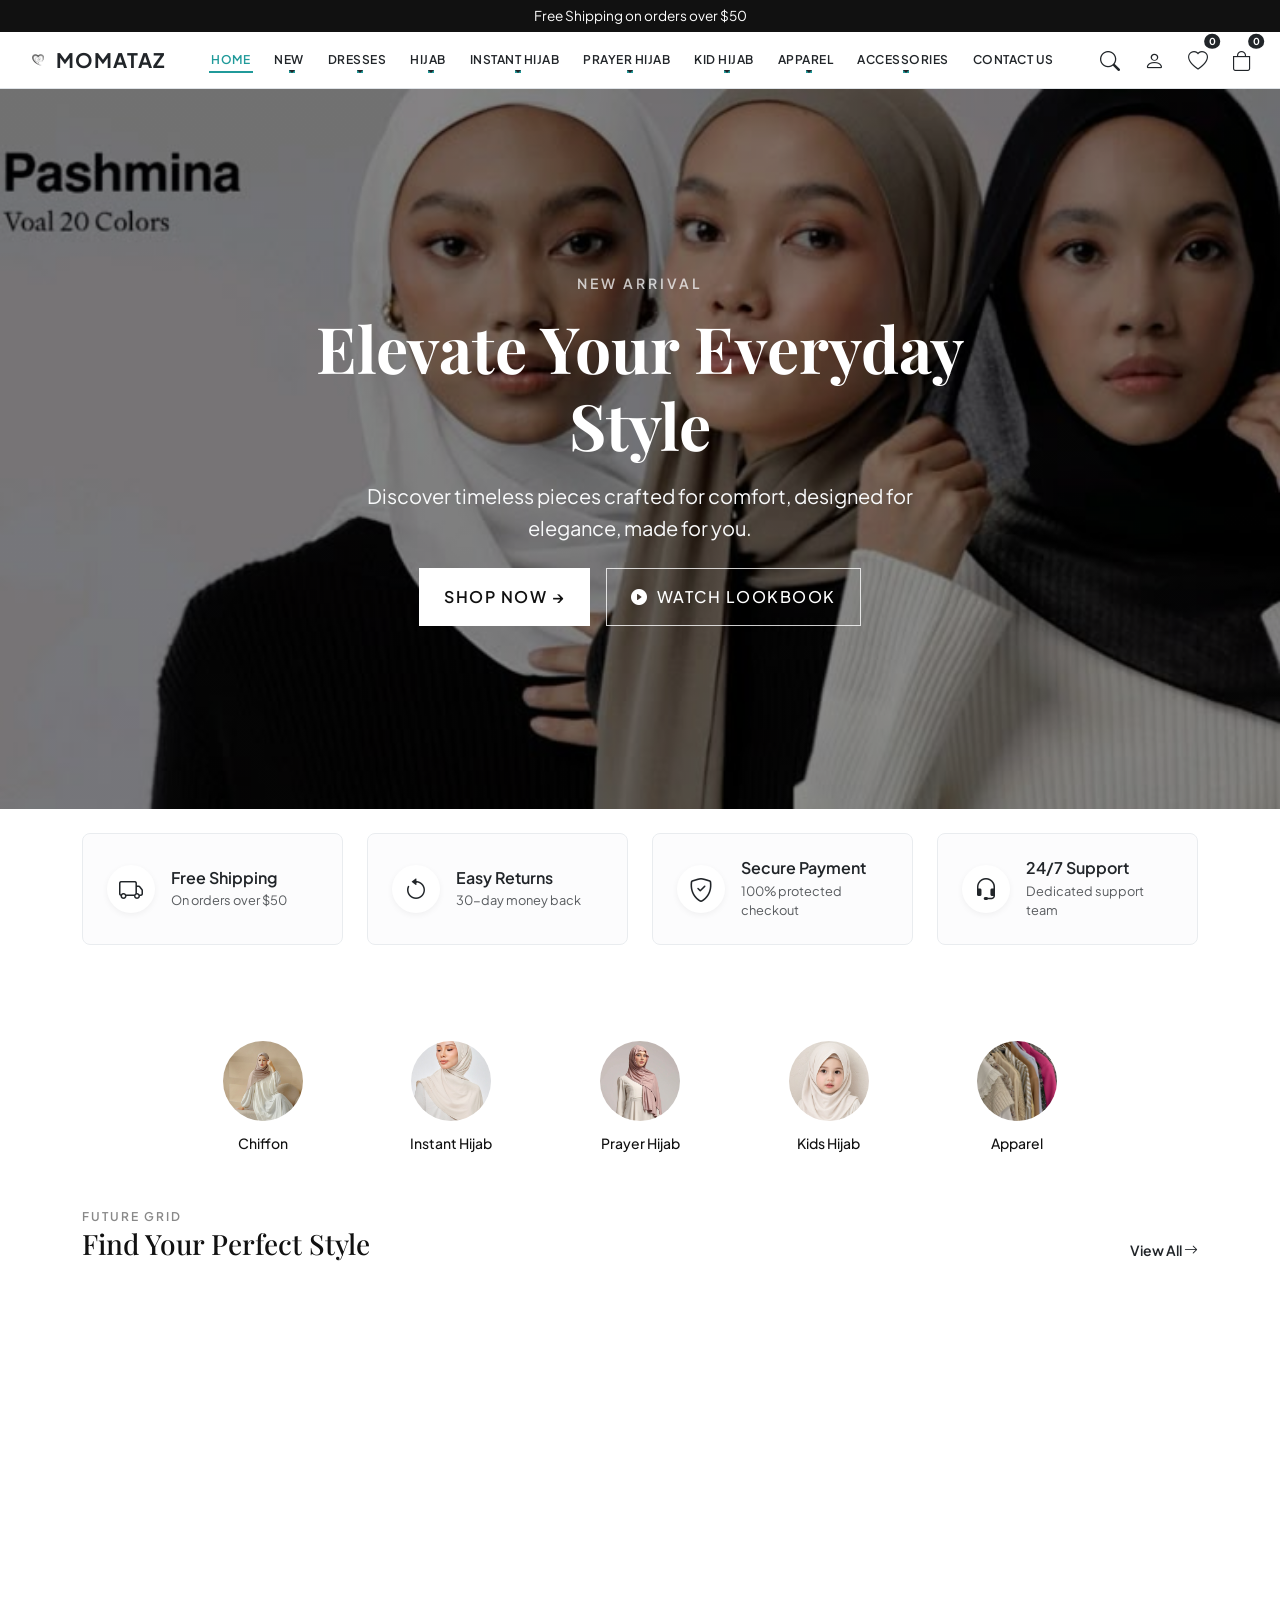
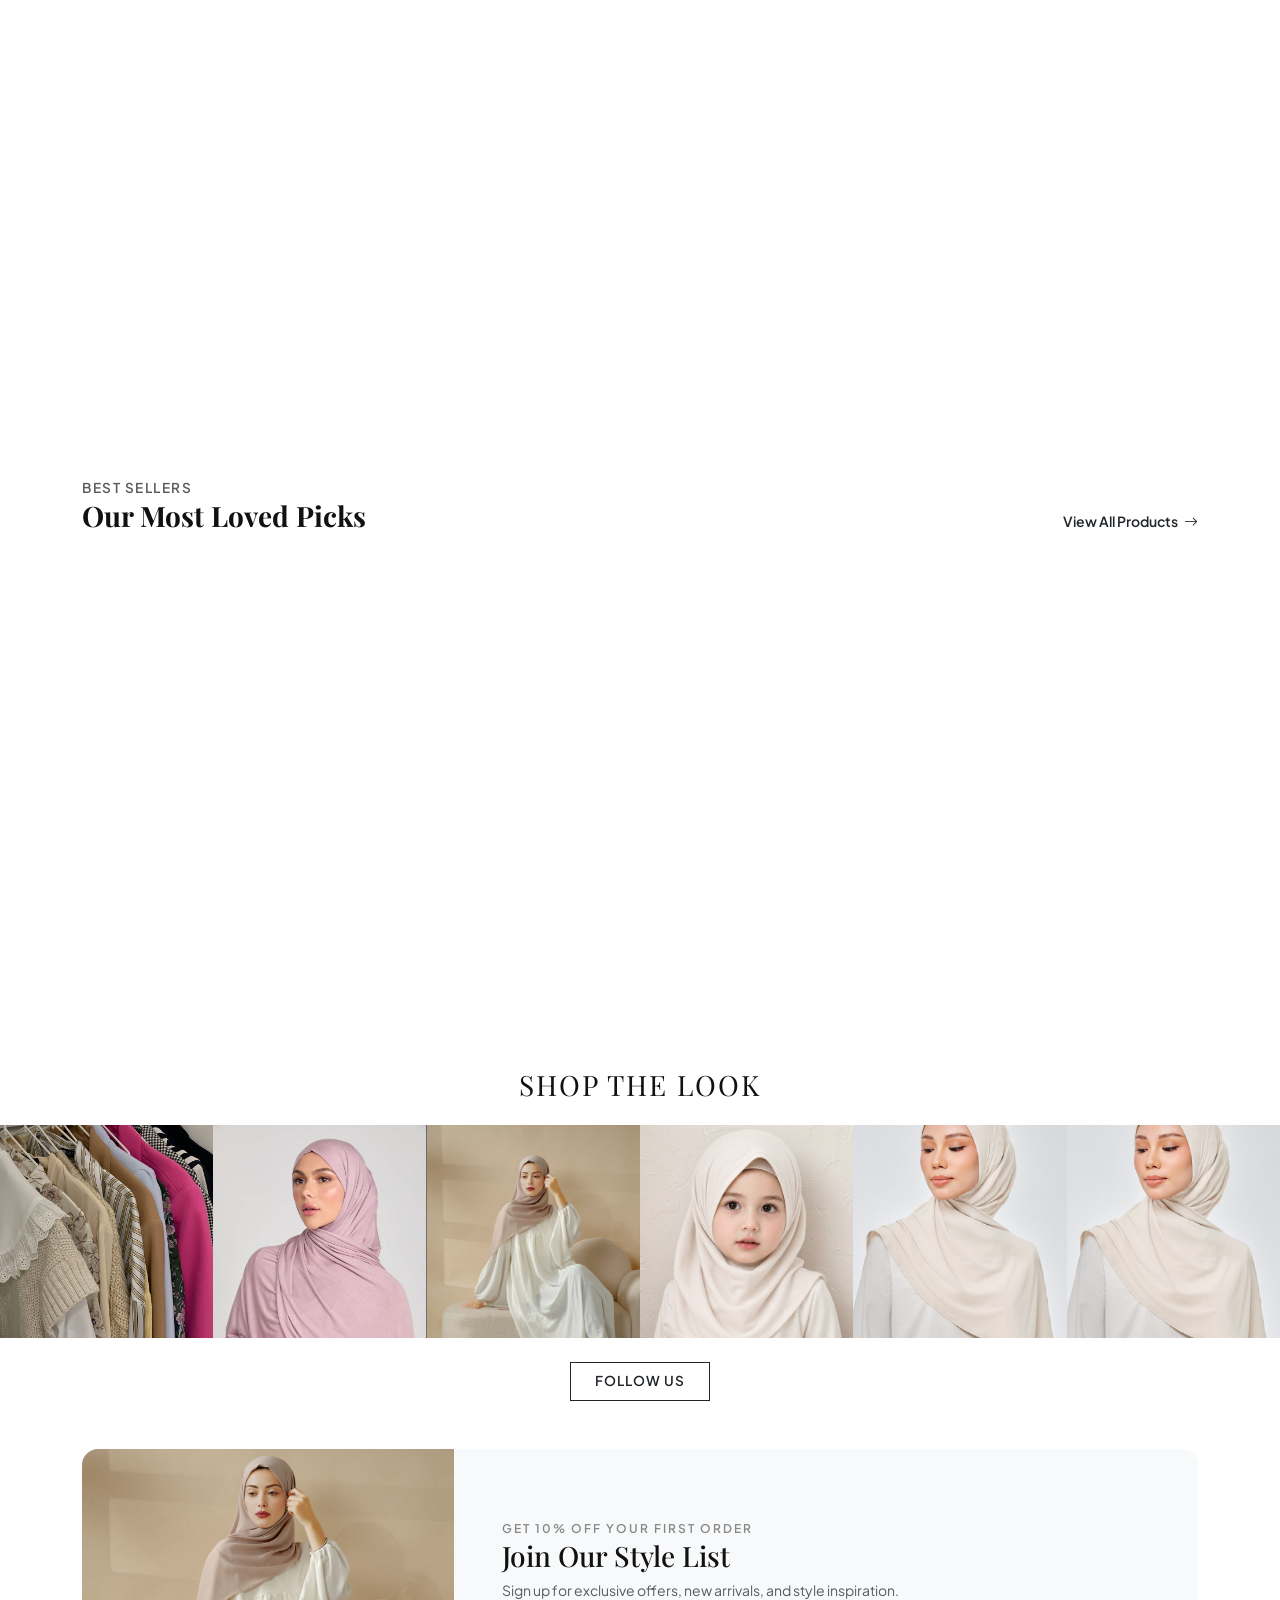
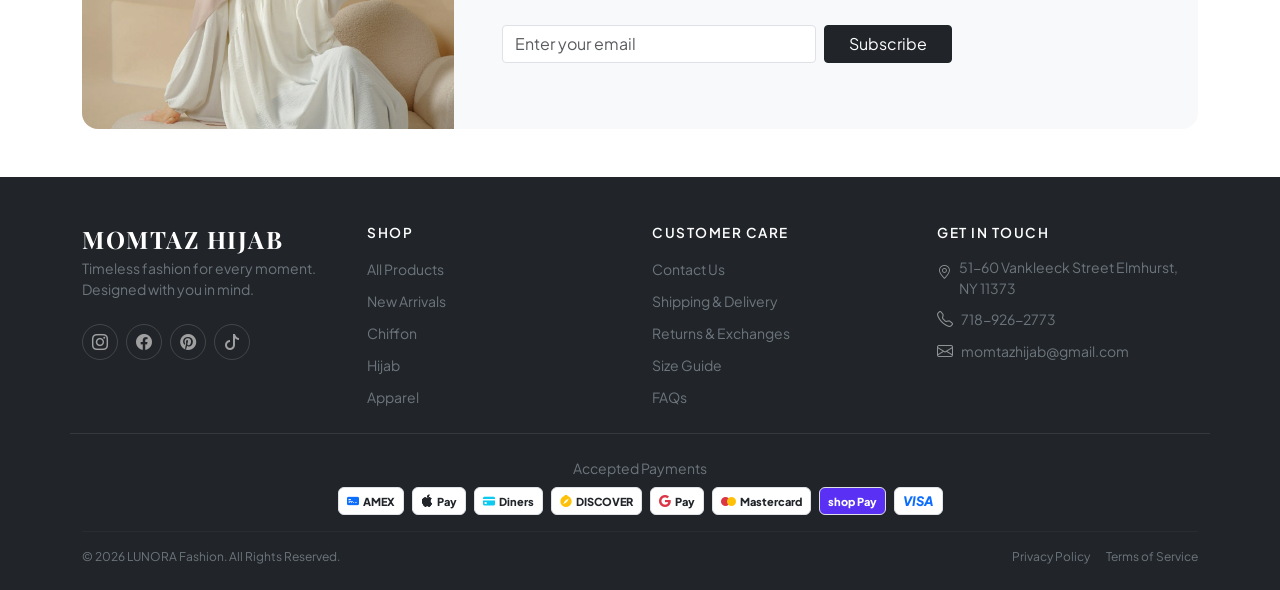
==== commit 4b1c036d: "update" ====
--- a/index.html
+++ b/index.html
@@ -54,11 +54,13 @@
                     style="font-size: 0.75rem; letter-spacing: 0.5px;">
                     <li class="nav-item"><a class="nav-link active text-dark px-2 py-1" href="index.html">HOME</a></li>
                     <li class="nav-item dropdown">
-                        <a class="nav-link dropdown-toggle text-dark px-2 py-1" href="#" role="button">NEWS</a>
+                        <a class="nav-link dropdown-toggle text-dark px-2 py-1" href="new.html" role="button">NEW</a>
+                        <!--
                         <ul class="dropdown-menu border-0 shadow-sm rounded-0 p-1">
                             <li><a class="mega-menu-link py-1 px-3" href="#">Latest News</a></li>
                             <li><a class="mega-menu-link py-1 px-3" href="#">Events</a></li>
                         </ul>
+                        -->
                     </li>
                     <li class="nav-item dropdown">
                         <a class="nav-link dropdown-toggle text-dark px-2 py-1" href="#" role="button">DRESSES</a>
@@ -179,6 +181,25 @@
                         </ul>
                     </li>
 
+                    <li class="nav-item dropdown">
+                        <a class="nav-link dropdown-toggle text-dark px-2 py-1" href="#" role="button">Apparel</a>
+                        <ul class="dropdown-menu border-0 shadow-sm rounded-0 p-1">
+                            <li><a class="mega-menu-link py-1 px-3" href="#">cARDIGAN</a>
+                                </a></li>
+                            <li><a class="mega-menu-link py-1 px-3" href="#">PANTS
+                                </a></li>
+                                <li><a class="mega-menu-link py-1 px-3" href="#">TOP
+                                </a></li>
+                            <li><a class="mega-menu-link py-1 px-3" href="#">SKIRTS
+                                </a></li>
+                                 <li><a class="mega-menu-link py-1 px-3" href="#">SET
+                                </a></li>
+                        </ul>
+                    </li>
+
+
+                  
+
                     <li class="nav-item dropdown position-static">
                         <a class="nav-link dropdown-toggle text-dark px-2 py-1" href="accessories.html"
                             role="button">ACCESSORIES</a>
@@ -345,22 +366,34 @@
                         <a href="index.html" class="sidebar-single-link">Home</a>
                     </div>
 
-                    <!-- News -->
-                    <div class="accordion-item border-0 border-bottom">
-                        <h2 class="accordion-header sidebar-single-link">
-                            <button class="sidebar-menu-btn collapsed" type="button" data-bs-toggle="collapse"
-                                data-bs-target="#collapseNews">
-                                News
-                            </button>
-                        </h2>
-                        <div id="collapseNews" class="accordion-collapse collapse"
-                            data-bs-parent="#sidebarMenuAccordion">
-                            <div class="accordion-body py-2 px-4 bg-light-subtle">
-                                <a href="news.html" class="sub-item">Latest News</a>
-                                <a href="events.html" class="sub-item">Events</a>
-                            </div>
-                        </div>
-                    </div>
+                   
+<!-- News Dropdown -->
+<div class="accordion-item border-0 border-bottom">
+
+    <h2 class="accordion-header sidebar-single-link">
+        <button class="sidebar-menu-btn collapsed"
+            type="button"
+            data-bs-toggle="collapse"
+            data-bs-target="#collapseNews"
+            aria-expanded="false">
+            New
+        </button>
+    </h2>
+
+    <div id="collapseNews"
+        class="accordion-collapse collapse"
+        data-bs-parent="#sidebarMenuAccordion">
+
+        <div class="accordion-body py-2 px-4 bg-light-subtle">
+            <a href="new.html" class="sub-item">
+                All New In
+            </a>
+        </div>
+
+    </div>
+
+</div>
+
 
                     <!-- Dresses -->
                     <div class="accordion-item border-0 border-bottom">
@@ -459,11 +492,15 @@
                                 Apparel
                             </button>
                         </h2>
-                        <div id="collapseApparel" class="accordion-collapse collapse"
+                         <div id="collapseApparel" class="accordion-collapse collapse"
                             data-bs-parent="#sidebarMenuAccordion">
                             <div class="accordion-body py-2 px-4 bg-light-subtle">
+                                <a href="#" class="sub-item">CARDIGAN</a>
+                                <a href="#" class="sub-item">PANTS</a>
                                 <a href="#" class="sub-item">Tops</a>
-                                <a href="#" class="sub-item">Bottoms</a>
+                                <a href="#" class="sub-item">SKIRTS</a>
+                                <a href="#" class="sub-item">Tops</a>
+                               
                             </div>
                         </div>
                     </div>
--- a/CSS/style.css
+++ b/CSS/style.css
@@ -78,7 +78,7 @@
         position: relative;
     }
     
-    .navbar .nav-item.dropdown::after {
+    /* .navbar .nav-item.dropdown::after {
         content: '';
         position: absolute;
         bottom: -10px;
@@ -86,7 +86,7 @@
         width: 100%;
         height: 10px;
         display: block;
-    }
+    } */
 
     .navbar .nav-item.dropdown:hover .dropdown-menu {
         display: block;
@@ -683,3 +683,45 @@
 .tracking-wider { letter-spacing: 1.5px; }
 .tracking-widest { letter-spacing: 2px; }
 .fs-8 { font-size: 0.75rem !important; }
+
+
+
+/* for news page*/
+/* Mobile Responsive Carousel */
+ @media (max-width: 767.98px) {
+.page-header { min-height: 0 !important; height: 260px; border-radius: 5px; overflow: hidden; }
+#carouselExampleIndicators,
+#carouselExampleIndicators .carousel-inner,
+#carouselExampleIndicators .carousel-item {
+    height: 100%;
+}
+
+#carouselExampleIndicators .carousel-item img {
+    width: 100%;
+    height: 260px !important;
+    object-fit: cover;
+    object-position: center;
+}
+}
+/* Small Mobile Phones */
+ @media (max-width: 375px) { 
+.page-header { height: 220px; }
+#carouselExampleIndicators .carousel-item img {
+    height: 220px !important;
+}
+}
+/* Tablet */ @media (min-width: 768px) and (max-width: 991.98px) {
+.page-header { min-height: 0 !important; height: 350px; }
+#carouselExampleIndicators .carousel-item img {
+    height: 350px !important;
+    object-fit: cover;
+}
+}
+
+/*new page dropdown list auto active color*/
+
+.dropdown-menu .dropdown-item.active,
+.dropdown-menu .dropdown-item:active{
+    background-color: #0DCAF0 !important;
+    color: #fff !important;
+}
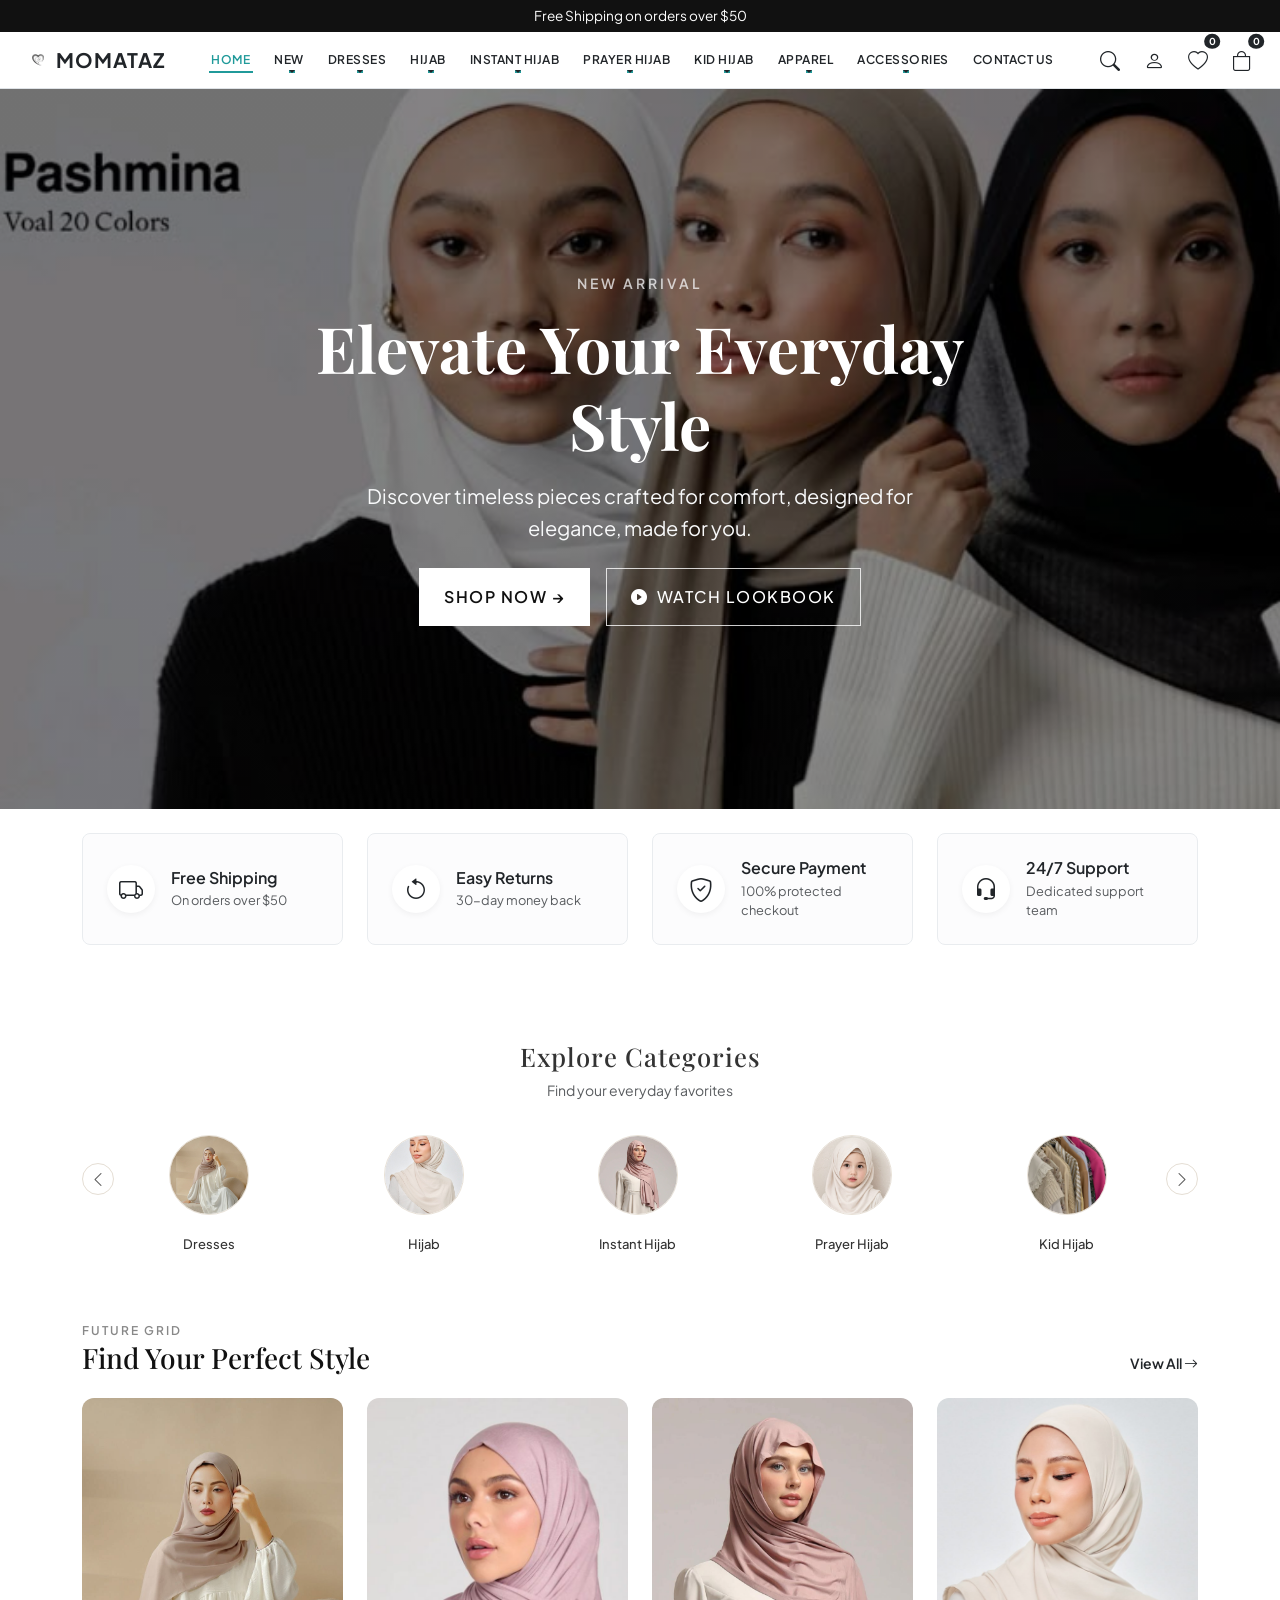
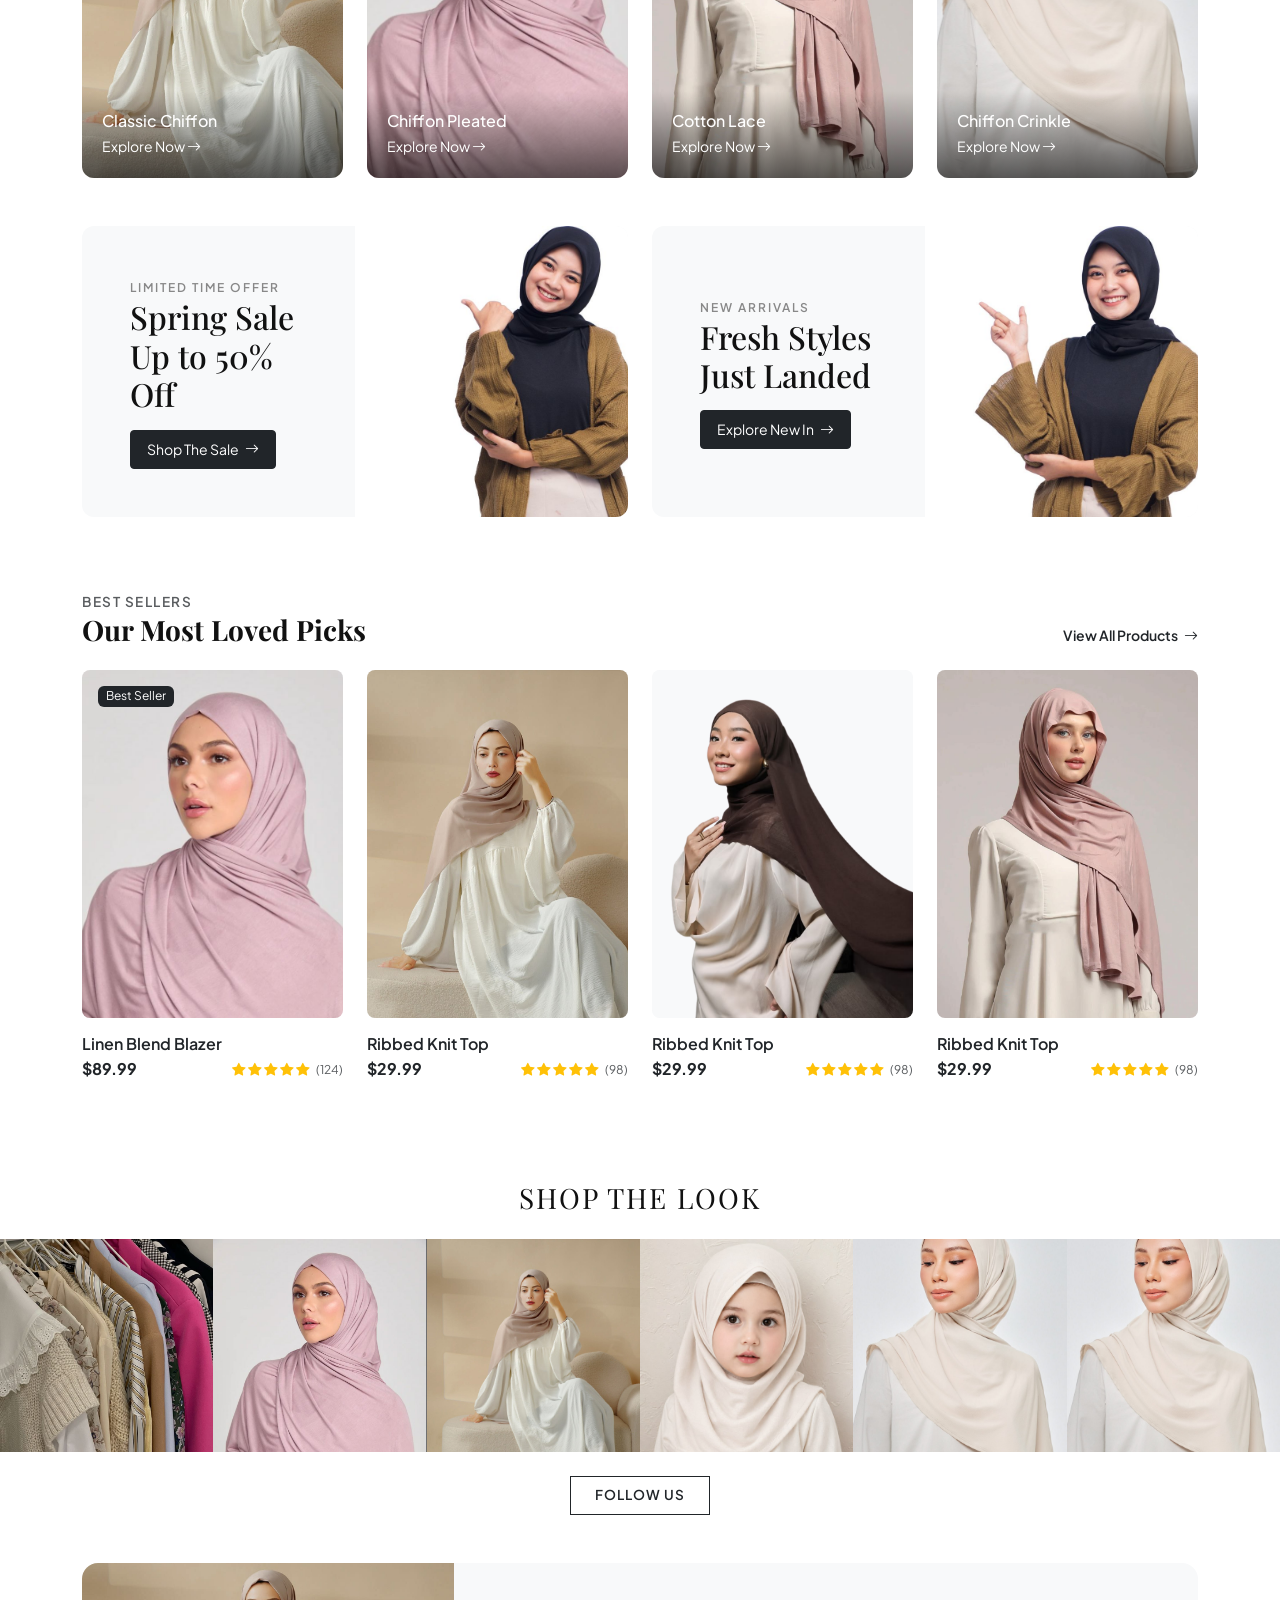
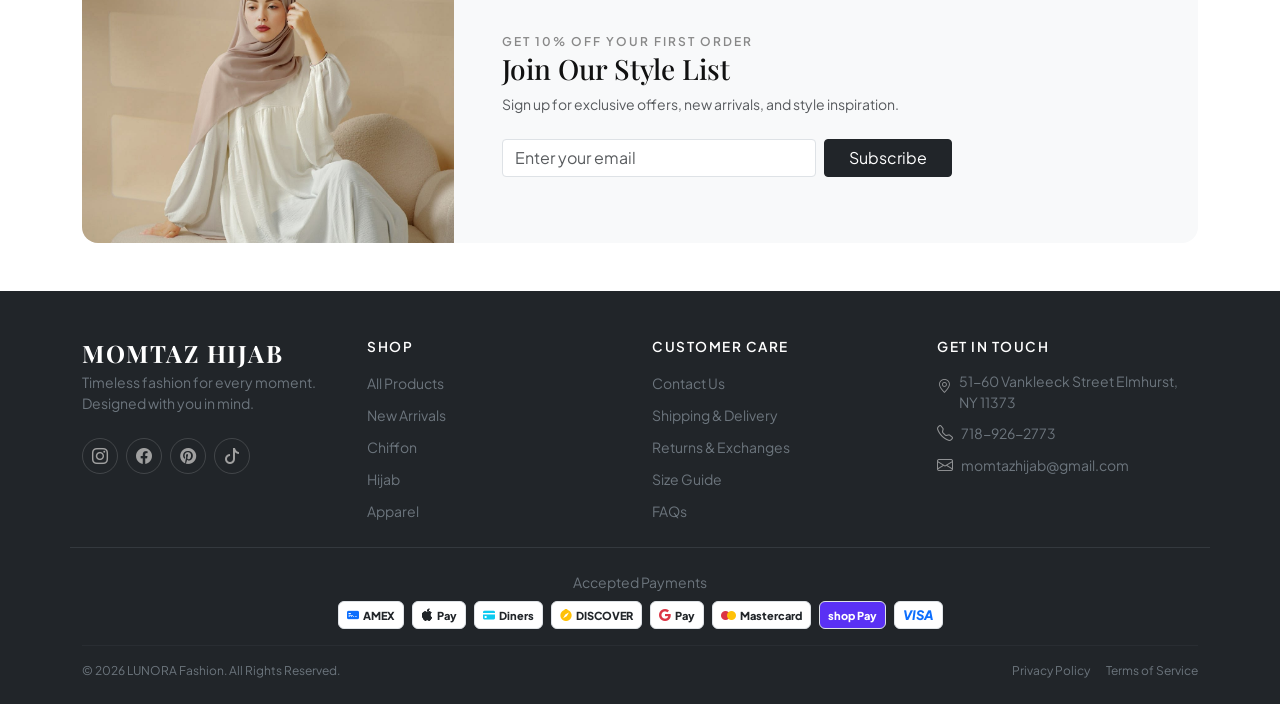
==== commit ae06343e: "update" ====
--- a/index.html
+++ b/index.html
@@ -63,7 +63,7 @@
                         -->
                     </li>
                     <li class="nav-item dropdown">
-                        <a class="nav-link dropdown-toggle text-dark px-2 py-1" href="#" role="button">DRESSES</a>
+                        <a class="nav-link dropdown-toggle text-dark px-2 py-1" href="dresses.html" role="button">DRESSES</a>
                         <ul class="dropdown-menu border-0 shadow-sm rounded-0 p-1">
                             <li><a class="mega-menu-link py-1 px-3" href="#">Chiffon</a></li>
                             <li><a class="mega-menu-link py-1 px-3" href="#">Dresses</a></li>
@@ -663,54 +663,99 @@
         </div>
     </section>
 
-    <!-- Circular Categories Navigation -->
-    <section class="py-5">
-        <div class="container">
-            <div class="row text-center g-3 justify-content-center">
-
-                <!-- Category 1 -->
-                <div class="col-4 col-md-2" data-aos="fade" data-aos-delay="100">
+    <!-- Circular Category Carousel -->
+<section class="py-5">
+    <div class="container">
+
+        <!-- Section Heading -->
+        <div class="text-center mb-4">
+            <h3 class="category-heading">Explore Categories</h3>
+            <p class="text-muted small mb-0">
+                Find your everyday favorites
+            </p>
+        </div>
+
+        <!-- Category Carousel -->
+        <div class="category-carousel-wrapper">
+
+            <!-- Previous Button -->
+            <button class="category-arrow category-prev"
+                    type="button"
+                    aria-label="Previous categories">
+                <i class="bi bi-chevron-left"></i>
+            </button>
+
+            <!-- Scrollable Categories -->
+            <div class="category-track" id="categoryTrack">
+
+                <a href="hijab.html" class="category-card">
                     <div class="category-avatar-wrapper">
                         <img src="image/chiffron.jpg" alt="Chiffon">
                     </div>
-                    <span class="small fw-medium">Chiffon</span>
-                </div>
-
-                <!-- Category 2 -->
-                <div class="col-4 col-md-2" data-aos="fade" data-aos-delay="200">
+                    <span>Dresses</span>
+                </a>
+
+                <a href="instant_hijab.html" class="category-card">
                     <div class="category-avatar-wrapper">
-                        <img src="image/Instant Hijab.jpg" alt="Instant Hijab">
-                    </div>
-                    <span class="small fw-medium">Instant Hijab</span>
-                </div>
-
-                <!-- Category 3 -->
-                <div class="col-4 col-md-2" data-aos="fade" data-aos-delay="300">
+                        <img src="image/Instant Hijab.jpg"
+                             alt="Instant Hijab">
+                    </div>
+                    <span>Hijab</span>
+                </a>
+
+                <a href="prayer_hijab.html" class="category-card">
                     <div class="category-avatar-wrapper">
-                        <img src="image/Prayer Hijab.jpg" alt="Prayer Hijab">
-                    </div>
-                    <span class="small fw-medium">Prayer Hijab</span>
-                </div>
-
-                <!-- Category 4 -->
-                <div class="col-4 col-md-2" data-aos="fade" data-aos-delay="400">
+                        <img src="image/Prayer Hijab.jpg"
+                             alt="Prayer Hijab">
+                    </div>
+                    <span>Instant Hijab</span>
+                </a>
+
+                <a href="kid_hijab.html" class="category-card">
                     <div class="category-avatar-wrapper">
-                        <img src="image/Kids Hijab.jpg" alt="Kids Hijab">
-                    </div>
-                    <span class="small fw-medium">Kids Hijab</span>
-                </div>
-
-                <!-- Category 5 -->
-                <div class="col-4 col-md-2" data-aos="fade" data-aos-delay="500">
+                        <img src="image/Kids Hijab.jpg"
+                             alt="Kids Hijab">
+                    </div>
+                    <span>Prayer Hijab</span>
+                </a>
+
+                <a href="index.html" class="category-card">
                     <div class="category-avatar-wrapper">
                         <img src="image/Apparel.jpg" alt="Apparel">
                     </div>
-                    <span class="small fw-medium">Apparel</span>
-                </div>
-
-            </div>
+                    <span>Kid Hijab</span>
+                </a>
+
+                <a href="accessories.html" class="category-card">
+                    <div class="category-avatar-wrapper">
+                        <img src="image/Instant Hijab.jpg"
+                             alt="Accessories">
+                    </div>
+                    <span>Apparel</span>
+                </a>
+
+                <a href="new.html" class="category-card">
+                    <div class="category-avatar-wrapper">
+                        <img src="image/chiffron.jpg"
+                             alt="New Arrivals">
+                    </div>
+                    <span>Accessories</span>
+                </a>
+
+            </div>
+
+            <!-- Next Button -->
+            <button class="category-arrow category-next"
+                    type="button"
+                    aria-label="Next categories">
+                <i class="bi bi-chevron-right"></i>
+            </button>
+
         </div>
-    </section>
+    </div>
+</section>
+</div>
+
 
     <!-- Shop By Category Section -->
     <section class="pb-5">
@@ -1366,6 +1411,40 @@
         </div>
     </footer>
 
+    <!--circle card categories -->
+    <script>
+document.addEventListener("DOMContentLoaded", function () {
+
+    const track = document.getElementById("categoryTrack");
+    const prevButton = document.querySelector(".category-prev");
+    const nextButton = document.querySelector(".category-next");
+
+    function scrollCategories(direction) {
+        const card = track.querySelector(".category-card");
+
+        if (!card) return;
+
+        const trackStyle = window.getComputedStyle(track);
+        const gap = parseFloat(trackStyle.columnGap) || 0;
+        const distance = card.offsetWidth + gap;
+
+        track.scrollBy({
+            left: direction * distance,
+            behavior: "smooth"
+        });
+    }
+
+    nextButton.addEventListener("click", function () {
+        scrollCategories(1);
+    });
+
+    prevButton.addEventListener("click", function () {
+        scrollCategories(-1);
+    });
+
+});
+</script>
+
 
     <!-- AOS JS -->
     <script src="https://unpkg.com/aos@next/dist/aos.js"></script>
--- a/CSS/style.css
+++ b/CSS/style.css
@@ -102,7 +102,7 @@
     border-radius: 0.375rem;
     box-shadow: 0 8px 20px rgba(0, 0, 0, 0.08) !important;
 }
-
+/*
 /* Mega Dropdown Menu Specific Styling */
 .navbar .mega-menu {
     top: 100%;
@@ -305,6 +305,165 @@
     background-color: #ffffff;
     border-color: var(--accent-color, #209a9a) !important;
 }
+
+
+/* ===== Modern Category Carousel ===== */
+
+.category-heading {
+    font-size: 1.6rem;
+    font-weight: 500;
+    letter-spacing: 1px;
+    color: #333;
+}
+
+.category-carousel-wrapper {
+    position: relative;
+    padding: 0 32px;
+}
+
+.category-track {
+    display: flex;
+    gap: 24px;
+    overflow-x: auto;
+    scroll-snap-type: x mandatory;
+    scroll-behavior: smooth;
+    scrollbar-width: none;
+    -webkit-overflow-scrolling: touch;
+    padding: 10px 2px 16px;
+}
+
+.category-track::-webkit-scrollbar {
+    display: none;
+}
+
+/* Each Category */
+.category-card {
+    flex: 0 0 calc((100% - 96px) / 5);
+    min-width: 0;
+    display: flex;
+    flex-direction: column;
+    align-items: center;
+    gap: 10px;
+    text-align: center;
+    text-decoration: none;
+    color: #333;
+    scroll-snap-align: start;
+    transition: color 0.3s ease;
+}
+
+.category-avatar-wrapper {
+    width: 100%;
+    aspect-ratio: 1 / 1;
+    border-radius: 50%;
+    overflow: hidden;
+    background-color: #f5f1eb;
+    border: 1px solid #e8e1d7;
+    transition: border-color 0.3s ease,
+                transform 0.3s ease;
+}
+
+.category-avatar-wrapper img {
+    width: 100%;
+    height: 100%;
+    object-fit: cover;
+    display: block;
+    transition: transform 0.4s ease;
+}
+
+.category-card span {
+    font-size: 13px;
+    font-weight: 500;
+    line-height: 1.4;
+}
+
+/* Hover Effect */
+.category-card:hover {
+    color: #92785c;
+}
+
+.category-card:hover .category-avatar-wrapper {
+    border-color: #b8a084;
+    transform: translateY(-3px);
+}
+
+.category-card:hover img {
+    transform: scale(1.06);
+}
+
+/* Navigation Arrows */
+.category-arrow {
+    position: absolute;
+    top: 38%;
+    transform: translateY(-50%);
+    z-index: 2;
+    width: 32px;
+    height: 32px;
+    border: 1px solid #e5ded4;
+    border-radius: 50%;
+    background-color: #fff;
+    color: #555;
+    display: flex;
+    align-items: center;
+    justify-content: center;
+    cursor: pointer;
+    transition: all 0.3s ease;
+}
+
+.category-arrow:hover {
+    background-color: #8b765e;
+    color: #fff;
+    border-color: #8b765e;
+}
+
+.category-prev {
+    left: 0;
+}
+
+.category-next {
+    right: 0;
+}
+
+/* Tablet */
+@media (max-width: 991.98px) {
+    .category-card {
+        flex-basis: calc((100% - 48px) / 3);
+    }
+
+    .category-track {
+        gap: 24px;
+    }
+}
+
+/* Mobile */
+@media (max-width: 575.98px) {
+    .category-carousel-wrapper {
+        padding: 0 24px;
+    }
+
+    .category-track {
+        gap: 16px;
+    }
+
+    .category-card {
+        flex-basis: calc((100% - 32px) / 3);
+    }
+
+    .category-card span {
+        font-size: 11px;
+    }
+
+    .category-arrow {
+        width: 26px;
+        height: 26px;
+        font-size: 12px;
+        top: 35%;
+    }
+
+    .category-heading {
+        font-size: 1.35rem;
+    }
+}
+
 
 /* ==========================================
    Mobile Sidebar & Accordion Uniform Custom Style
